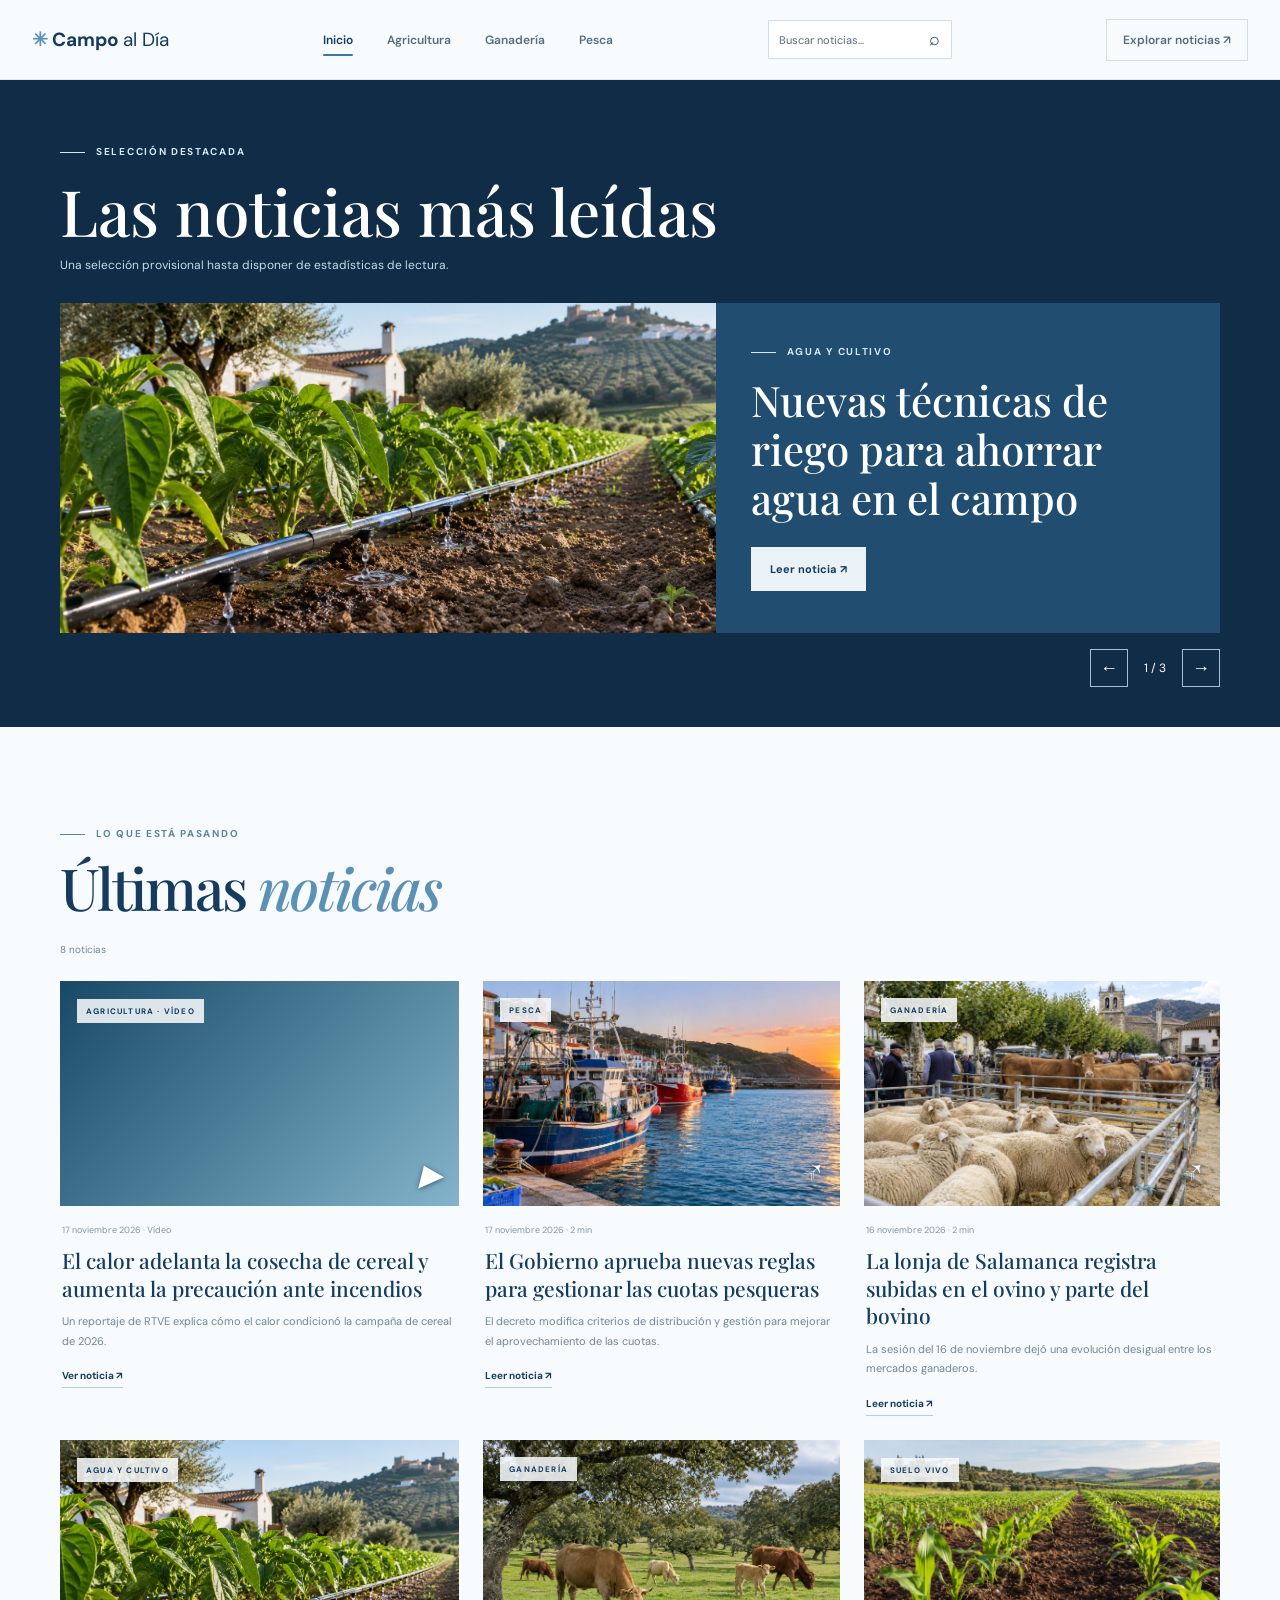
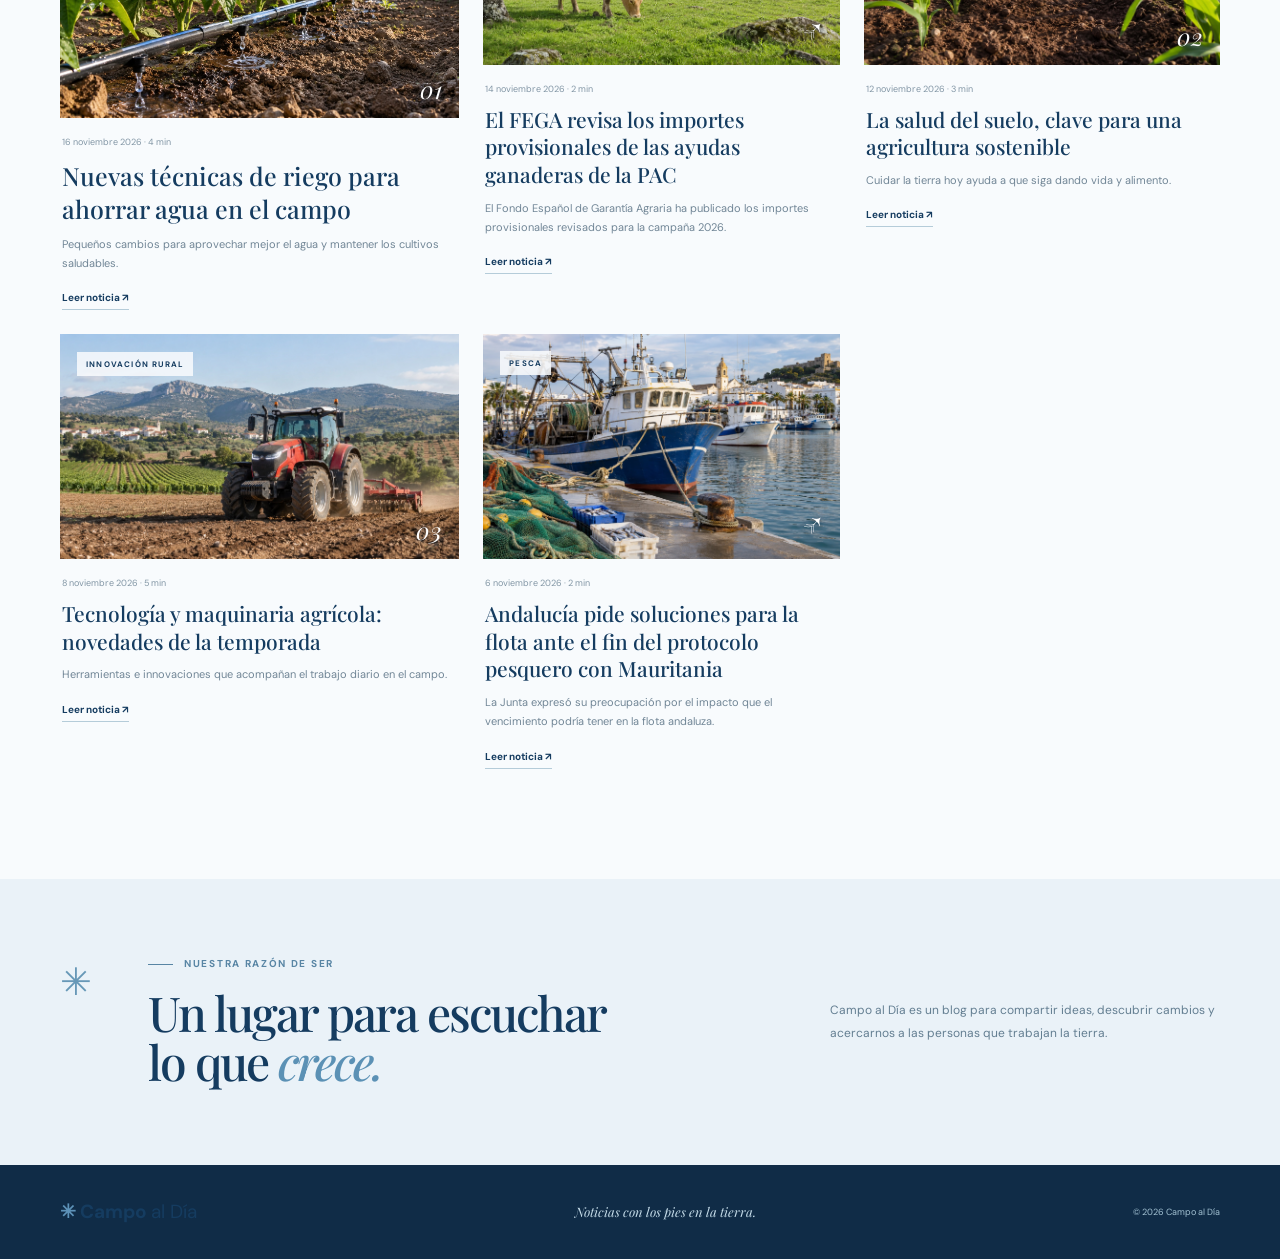
==== index.html @ 6fae0107 "primera subida de mi proyecto a github" ====
<!doctype html>
<html lang="es">
<head>
  <meta charset="utf-8">
  <meta name="viewport" content="width=device-width, initial-scale=1">
  <meta name="description" content="Noticias, ideas y actualidad sobre agricultura.">
  <title>Campo al Día | Noticias de agricultura</title>
  <link rel="stylesheet" href="styles.css">
</head>
<body>
  <header class="site-header"><a class="brand" href="index.html">✳ Campo <span>al Día</span></a>
    <nav aria-label="Navegación principal"><a href="index.html" aria-current="page">Inicio</a><a href="agricultura.html">Agricultura</a><a href="ganaderia.html">Ganadería</a><a href="pesca.html">Pesca</a></nav>
    <form class="header-search" action="index.html#ultimas-noticias" method="get" role="search"><label class="visually-hidden" for="header-search">Buscar noticias</label><input id="header-search" name="q" type="search" placeholder="Buscar noticias..." autocomplete="off"><button type="submit" aria-label="Buscar">⌕</button></form><a class="header-link" href="#ultimas-noticias">Explorar noticias ↗</a>
  </header>
  <main>
    <section class="featured-slider" aria-label="Noticias más leídas" aria-roledescription="carrusel">
      <div class="slider-heading wrap"><p class="eyebrow">Selección destacada</p><h1>Las noticias más leídas</h1><p>Una selección provisional hasta disponer de estadísticas de lectura.</p></div>
      <div class="slides wrap">
        <article class="slide" data-slide><div class="slide-image art-water" role="img" aria-label="Riego por goteo en un campo de cultivo"></div><div class="slide-copy"><p class="eyebrow">Agua y cultivo</p><h2>Nuevas técnicas de riego para ahorrar agua en el campo</h2><a class="button" href="noticia-riego.html">Leer noticia ↗</a></div></article>
        <article class="slide" data-slide hidden><div class="slide-image art-soil" role="img" aria-label="Cultivos jóvenes en un suelo agrícola"></div><div class="slide-copy"><p class="eyebrow">Suelo vivo</p><h2>La salud del suelo, clave para una agricultura sostenible</h2><a class="button" href="noticia-suelo.html">Leer noticia ↗</a></div></article>
        <article class="slide" data-slide hidden><div class="slide-image art-tech" role="img" aria-label="Maquinaria agrícola trabajando en el campo"></div><div class="slide-copy"><p class="eyebrow">Innovación rural</p><h2>Tecnología y maquinaria agrícola: novedades de la temporada</h2><a class="button" href="noticia-maquinaria.html">Leer noticia ↗</a></div></article>
      </div>
      <div class="slider-controls wrap"><button type="button" data-slider-prev aria-label="Noticia anterior">←</button><span data-slider-status aria-live="polite">1 / 3</span><button type="button" data-slider-next aria-label="Noticia siguiente">→</button></div>
    </section>
    <section class="news-section wrap" id="ultimas-noticias">
      <div class="section-heading"><div><p class="eyebrow dark">Lo que está pasando</p><h2>Últimas <em>noticias</em></h2></div></div>
      <p id="search-status" class="search-status" aria-live="polite">8 noticias</p>
      <div class="news-grid">
<article class="news-card" data-searchable><a class="art video-card" href="noticia-cosecha-calor.html"><span>AGRICULTURA · VÍDEO</span><b>▶</b></a><div class="news-copy"><p class="meta"><time datetime="2026-11-17">17 noviembre 2026</time> · Vídeo</p><h3><a href="noticia-cosecha-calor.html">El calor adelanta la cosecha de cereal y aumenta la precaución ante incendios</a></h3><p>Un reportaje de RTVE explica cómo el calor condicionó la campaña de cereal de 2026.</p><a class="read-more" href="noticia-cosecha-calor.html">Ver noticia ↗</a></div></article>
<article class="news-card" data-searchable><a class="livestock-card-art art-pesca-cuotas" href="noticia-cuotas-pesqueras.html"><span>PESCA</span><b>↗</b></a><div class="news-copy"><p class="meta"><time datetime="2026-11-17">17 noviembre 2026</time> · 2 min</p><h3><a href="noticia-cuotas-pesqueras.html">El Gobierno aprueba nuevas reglas para gestionar las cuotas pesqueras</a></h3><p>El decreto modifica criterios de distribución y gestión para mejorar el aprovechamiento de las cuotas.</p><a class="read-more" href="noticia-cuotas-pesqueras.html">Leer noticia ↗</a></div></article>
<article class="news-card" data-searchable><a class="livestock-card-art art-ganado-lonja" href="noticia-lonja-salamanca.html"><span>GANADERÍA</span><b>↗</b></a><div class="news-copy"><p class="meta"><time datetime="2026-11-16">16 noviembre 2026</time> · 2 min</p><h3><a href="noticia-lonja-salamanca.html">La lonja de Salamanca registra subidas en el ovino y parte del bovino</a></h3><p>La sesión del 16 de noviembre dejó una evolución desigual entre los mercados ganaderos.</p><a class="read-more" href="noticia-lonja-salamanca.html">Leer noticia ↗</a></div></article>
        <article class="news-card featured" data-searchable><a class="art art-water" href="noticia-riego.html"><span>AGUA Y CULTIVO</span><b>01</b></a><div class="news-copy"><p class="meta"><time datetime="2026-11-16">16 noviembre 2026</time> · 4 min</p><h3><a href="noticia-riego.html">Nuevas técnicas de riego para ahorrar agua en el campo</a></h3><p>Pequeños cambios para aprovechar mejor el agua y mantener los cultivos saludables.</p><a class="read-more" href="noticia-riego.html">Leer noticia ↗</a></div></article>
<article class="news-card" data-searchable><a class="livestock-card-art art-ganado-ayudas" href="noticia-ayudas-ganaderia.html"><span>GANADERÍA</span><b>↗</b></a><div class="news-copy"><p class="meta"><time datetime="2026-11-14">14 noviembre 2026</time> · 2 min</p><h3><a href="noticia-ayudas-ganaderia.html">El FEGA revisa los importes provisionales de las ayudas ganaderas de la PAC</a></h3><p>El Fondo Español de Garantía Agraria ha publicado los importes provisionales revisados para la campaña 2026.</p><a class="read-more" href="noticia-ayudas-ganaderia.html">Leer noticia ↗</a></div></article>
        <article class="news-card" data-searchable><a class="art art-soil" href="noticia-suelo.html"><span>SUELO VIVO</span><b>02</b></a><div class="news-copy"><p class="meta"><time datetime="2026-11-12">12 noviembre 2026</time> · 3 min</p><h3><a href="noticia-suelo.html">La salud del suelo, clave para una agricultura sostenible</a></h3><p>Cuidar la tierra hoy ayuda a que siga dando vida y alimento.</p><a class="read-more" href="noticia-suelo.html">Leer noticia ↗</a></div></article>
        <article class="news-card" data-searchable><a class="art art-tech" href="noticia-maquinaria.html"><span>INNOVACIÓN RURAL</span><b>03</b></a><div class="news-copy"><p class="meta"><time datetime="2026-11-08">8 noviembre 2026</time> · 5 min</p><h3><a href="noticia-maquinaria.html">Tecnología y maquinaria agrícola: novedades de la temporada</a></h3><p>Herramientas e innovaciones que acompañan el trabajo diario en el campo.</p><a class="read-more" href="noticia-maquinaria.html">Leer noticia ↗</a></div></article>
<article class="news-card" data-searchable><a class="livestock-card-art art-pesca-mauritania" href="noticia-acuerdo-mauritania.html"><span>PESCA</span><b>↗</b></a><div class="news-copy"><p class="meta"><time datetime="2026-11-06">6 noviembre 2026</time> · 2 min</p><h3><a href="noticia-acuerdo-mauritania.html">Andalucía pide soluciones para la flota ante el fin del protocolo pesquero con Mauritania</a></h3><p>La Junta expresó su preocupación por el impacto que el vencimiento podría tener en la flota andaluza.</p><a class="read-more" href="noticia-acuerdo-mauritania.html">Leer noticia ↗</a></div></article>
      </div>
    </section>
    <section class="about" id="sobre-el-blog"><div class="wrap about-inner"><span class="about-mark">✳</span><div><p class="eyebrow dark">Nuestra razón de ser</p><h2>Un lugar para escuchar<br>lo que <em>crece.</em></h2></div><p>Campo al Día es un blog para compartir ideas, descubrir cambios y acercarnos a las personas que trabajan la tierra.</p></div></section>
  </main>
  <footer class="site-footer"><a class="brand" href="index.html">✳ Campo <span>al Día</span></a><p>Noticias con los pies en la tierra.</p><small>© 2026 Campo al Día</small></footer>
  <script src="script.js" defer></script>
</body>
</html>
---- styles.css ----
@import url('https://fonts.googleapis.com/css2?family=DM+Sans:wght@400;500;600;700&family=Playfair+Display:ital,wght@0,500;0,600;1,500&display=swap');
:root{--green:#153c60;--deep:#102c47;--cream:#eaf2f8;--paper:#f8fbfd;--ink:#1c3042;--muted:#718393;--serif:'Playfair Display',Georgia,serif;--sans:'DM Sans',Arial,sans-serif}
*{box-sizing:border-box}html{scroll-behavior:smooth}body{margin:0;background:var(--paper);color:var(--ink);font-family:var(--sans)}a{color:inherit;text-decoration:none}.wrap{width:min(1160px,calc(100% - 64px));margin:auto}
.site-header{height:80px;padding:0 max(32px,calc((100% - 1320px)/2));display:flex;align-items:center;justify-content:space-between;border-bottom:1px solid #dce7ef}.brand{font-size:19px;font-weight:700;color:var(--green)}.brand:first-letter{color:#5d92b8}.brand span{font-weight:400}.site-header nav{display:flex;gap:34px}.site-header nav a,.header-link{font-size:12px;font-weight:600;color:#526d82}.site-header nav a:hover,.header-link:hover{color:#367aa8}.header-link{padding:12px 16px;border:1px solid #cfdee9}
.hero{min-height:540px;position:relative;overflow:hidden;display:flex;align-items:center;padding:70px max(32px,calc((100% - 1160px)/2));background:linear-gradient(115deg,#153d61,#316f98 70%,#75a8c4);color:white}.hero:before{content:"";position:absolute;inset:0;background:repeating-linear-gradient(155deg,transparent 0 34px,#ffffff13 35px 36px,transparent 37px 68px);clip-path:polygon(40% 100%,100% 17%,100% 100%)}.hero-content{position:relative;max-width:650px}.eyebrow{margin:0 0 18px;color:#d3e8f5;font-size:10px;font-weight:700;letter-spacing:1.7px;text-transform:uppercase}.eyebrow:before{content:"";display:inline-block;width:25px;border-top:1px solid currentColor;vertical-align:middle;margin-right:11px}.eyebrow.dark{color:#5885a4}.hero h1,.section-heading h2,.about h2{margin:0;font:500 clamp(48px,7vw,86px)/1.03 var(--serif);letter-spacing:-2px}.hero h1 em{color:#a9d9f2}.hero-content>p:not(.eyebrow){max-width:390px;margin:22px 0 27px;color:#e0eef7;font-size:14px;line-height:1.8}.button{display:inline-block;padding:15px 19px;background:var(--cream);color:var(--green);font-size:11px;font-weight:700}.hero-orbit{position:absolute;right:17%;top:21%;width:260px;height:260px;display:grid;place-items:center;border:1px solid #ffffff42;border-radius:50%;color:#c2e4f5;font-size:68px;box-shadow:0 0 0 40px #ffffff09,0 0 0 80px #ffffff08}
.news-section{padding-top:100px;padding-bottom:110px}.section-heading{display:flex;align-items:end;justify-content:space-between;gap:25px;margin-bottom:37px}.section-heading h2,.about h2{color:var(--green);font-size:clamp(42px,5vw,58px)}.section-heading h2 em,.about h2 em{color:#5b91b5}.section-heading>p{max-width:340px;margin:0 0 6px;color:#687e8f;font-size:12px;line-height:1.8}.news-tools{display:flex;align-items:center;justify-content:space-between;margin:-12px 0 25px}.search-box{display:flex;align-items:center;gap:10px;width:min(330px,100%);padding:10px 13px;border:1px solid #dce7ef;color:#66869c;background:white}.search-box input{width:100%;border:0;outline:0;font:11px var(--sans)}#search-status{font-size:10px;color:var(--muted)}.visually-hidden{position:absolute;width:1px;height:1px;padding:0;margin:-1px;overflow:hidden;clip:rect(0,0,0,0);white-space:nowrap;border:0}
.news-grid{display:grid;grid-template-columns:1.12fr 1fr 1fr;gap:24px;align-items:start}.news-card[hidden]{display:none}.art{height:225px;position:relative;display:block;overflow:hidden;padding:17px;background:#a4c8dc}.featured .art{height:278px}.art span{position:relative;z-index:1;padding:7px 9px;background:#f8fbfddd;color:var(--green);font-size:8px;font-weight:700;letter-spacing:1.2px}.art b{position:absolute;right:17px;bottom:13px;color:#fff;font:italic 24px var(--serif)}.art:after{content:"";position:absolute;width:120%;height:64%;left:-10%;bottom:-27%;border-radius:50% 50% 0 0;background:repeating-linear-gradient(170deg,#5189a9 0 14px,#8db8cd 15px 19px);transform:rotate(-8deg)}.art-water{background:radial-gradient(circle at 78% 26%,#d5edf8 0 30px,transparent 31px),linear-gradient(140deg,#8cb9d1,#c0dfea)}.art-soil{background:radial-gradient(circle at 80% 24%,#d9f0fa 0 22px,transparent 23px),linear-gradient(140deg,#c5e1ed,#699dbb)}.art-soil:after{background:repeating-linear-gradient(176deg,#4b81a0 0 12px,#91bdcf 13px 17px)}.art-tech{background:radial-gradient(circle at 78% 24%,#d9f0fa 0 22px,transparent 23px),linear-gradient(140deg,#c4e1ec,#78a9c3)}.news-copy{padding:18px 2px 0}.meta{margin:0 0 11px;color:#8296a5;font-size:9px}.news-copy h3{margin:0 0 10px;color:var(--green);font:500 21px/1.32 var(--serif)}.featured h3{font-size:25px}.news-copy>p:not(.meta){margin:0;color:#718696;font-size:11px;line-height:1.75}.read-more{display:inline-block;margin-top:18px;padding-bottom:5px;border-bottom:1px solid #b5ccd9;color:var(--green);font-size:10px;font-weight:700}
.about{padding:78px 0;background:var(--cream)}.about-inner{display:grid;grid-template-columns:60px 1fr 1fr;align-items:center;gap:28px}.about-mark{align-self:start;color:#6798b7;font-size:38px}.about h2{font-size:clamp(36px,4vw,48px)}.about-inner>p{max-width:390px;justify-self:end;color:#637e91;font-size:12px;line-height:1.9}.site-footer{min-height:94px;padding:20px max(32px,calc((100% - 1160px)/2));display:flex;align-items:center;justify-content:space-between;gap:20px;background:var(--deep);color:#edf6fb}.site-footer p{color:#c5dce9;font:italic 13px var(--serif)}.site-footer small{color:#a3c2d3;font-size:9px}
.article-top{padding-top:30px}.back-link{font-size:11px;font-weight:700;color:#66869c}.article-header{max-width:780px;margin:58px auto 32px;padding:0 20px;text-align:center}.article-header .eyebrow{color:#5885a4}.article-header h1{margin:0 auto 18px;color:var(--green);font:500 clamp(42px,6vw,68px)/1.08 var(--serif);letter-spacing:-1.5px}.meta.center{display:flex;justify-content:center;gap:8px}.article-cover{position:relative;width:min(960px,calc(100% - 64px));height:360px;margin:0 auto 42px;overflow:hidden;padding:18px}.article-cover .art{height:100%;padding:0}.article-body{max-width:700px;margin:0 auto;padding:0 0 80px;color:#536c7e;font-size:15px;line-height:1.9}.article-body .lead{color:var(--green);font:22px/1.55 var(--serif)}.article-body h2{margin:36px 0 12px;color:var(--green);font:500 30px/1.2 var(--serif)}.article-body p{margin:0 0 19px}.article-body blockquote{margin:30px 0;padding:18px 22px;border-left:2px solid #78a7c3;background:var(--cream);color:#4e6d80;font:italic 18px/1.6 var(--serif)}.article-end{margin-top:38px;padding-top:24px;border-top:1px solid #dce7ef;color:var(--green);font-size:11px;font-weight:700}
@media(max-width:850px){.site-header{padding:0 22px}.site-header nav{gap:16px}.header-link{display:none}.wrap{width:calc(100% - 44px)}.hero{padding-inline:22px}.hero-orbit{right:-2%;width:220px;height:220px}.news-grid{grid-template-columns:1fr 1fr;gap:32px 20px}.featured{grid-column:1/-1}.featured .art{height:290px}.about-inner{grid-template-columns:40px 1fr;gap:18px}.about-inner>p{grid-column:2;justify-self:start}.article-body{width:calc(100% - 44px)}}
@media(max-width:560px){.site-header{height:68px;padding:0 18px}.site-header nav{gap:14px}.site-header nav a{font-size:10px}.site-header nav a:last-child{display:none}.wrap{width:calc(100% - 36px)}.hero{min-height:510px;padding:65px 18px}.hero h1{font-size:clamp(52px,15vw,72px)}.hero-orbit{right:-38%;top:32%;width:260px;height:260px}.news-section{padding:72px 0}.section-heading{display:block}.section-heading>p{margin-top:14px}.news-grid{grid-template-columns:1fr;gap:33px}.featured{grid-column:auto}.featured .art,.art{height:235px}.featured h3,.news-copy h3{font-size:23px}.news-tools{margin-top:0}.news-tools #search-status{display:none}.about{padding:58px 0}.about-inner{grid-template-columns:28px 1fr;gap:14px}.about h2{font-size:36px}.about-inner>p{grid-column:2}.site-footer{padding:22px 18px;flex-wrap:wrap}.site-footer p{margin:0}.site-footer small{flex-basis:100%}.article-header{margin:45px auto 25px}.article-header h1{font-size:42px}.article-cover{width:100%;height:240px;margin-bottom:29px}.article-body{width:calc(100% - 36px);font-size:14px}.article-body .lead{font-size:20px}}
@media(prefers-reduced-motion:reduce){html{scroll-behavior:auto}}

/* Fotografías agrícolas generadas para cada noticia. */
.art-water,.art-soil,.art-tech{background-size:cover;background-position:center}
.art-water{background-image:url('images/riego.jpg')}
.art-soil{background-image:url('images/suelo.jpg')}
.art-tech{background-image:url('images/maquinaria.jpg')}
.art:after{display:none}
.art b{text-shadow:0 1px 5px #102c47aa}

.featured-slider{padding:65px 0 40px;background:var(--deep);color:white}.slider-heading h1{margin:0;font:500 clamp(40px,5vw,64px)/1.08 var(--serif)}.slider-heading>p:last-child{color:#c5dce9;font-size:12px}.slides{margin-top:30px}.slide{display:grid;grid-template-columns:1.3fr 1fr;min-height:330px;background:#214e70}.slide[hidden]{display:none}.slide-image{min-height:300px}.slide-copy{display:flex;flex-direction:column;align-items:flex-start;justify-content:center;padding:35px}.slide-copy h2{margin:0 0 24px;font:500 clamp(28px,3.5vw,42px)/1.17 var(--serif)}.slider-controls{display:flex;align-items:center;justify-content:flex-end;gap:16px;margin-top:16px;font-size:12px}.slider-controls button{width:38px;height:38px;border:1px solid #a3c2d3;background:transparent;color:white;font-size:18px;cursor:pointer}.slider-controls button:hover,.slider-controls button:focus-visible{background:#316f98}.category-title{margin:0;color:var(--green);font:500 clamp(42px,5vw,58px)/1.1 var(--serif)}.empty-category{padding:40px;background:var(--cream);color:var(--ink)}
@media(max-width:560px){.site-header{height:auto;min-height:68px;gap:12px;flex-wrap:wrap;padding:16px 18px}.site-header nav{width:100%;justify-content:space-between;gap:8px}.site-header nav a:last-child{display:inline}.featured-slider{padding-top:45px}.slide{grid-template-columns:1fr}.slide-image{min-height:220px}.slide-copy{padding:25px}.slide-copy h2{font-size:28px}}

.header-search{display:flex;align-items:center;max-width:190px;border:1px solid #cfdee9;background:white}.header-search input{width:100%;min-width:0;padding:10px;border:0;outline:0;background:transparent;font:11px var(--sans)}.header-search button{padding:8px 11px;border:0;background:transparent;color:var(--green);font-size:18px;cursor:pointer}.header-search:focus-within{outline:2px solid #367aa8;outline-offset:2px}.search-status{margin:-12px 0 25px;color:var(--muted);font-size:10px}@media(max-width:850px){.header-search{max-width:150px}}@media(max-width:560px){.header-search{max-width:none;width:100%}.search-status{margin-top:0}}

.header-search input{color:#111;caret-color:#111}.header-search input::placeholder{color:#596b79;opacity:1}.site-header nav a{position:relative;padding:8px 0}.site-header nav a[aria-current="page"]{color:#153c60}.site-header nav a[aria-current="page"]::after{content:"";position:absolute;left:0;right:0;bottom:0;height:2px;border-radius:2px;background:#367aa8}
.livestock-card-art{height:225px;display:flex;align-items:flex-start;justify-content:space-between;padding:17px;background:linear-gradient(135deg,#184968,#76abc5);color:white}.livestock-card-art span{padding:7px 9px;background:#f8fbfddd;color:var(--green);font-size:8px;font-weight:700;letter-spacing:1.2px}.livestock-card-art b{align-self:flex-end;font:italic 30px var(--serif)}.source-link{color:#245c83;text-decoration:underline;text-underline-offset:3px}
.art-ganado-ayudas{background-image:url('images/ganado-ayudas.jpg')}.art-ganado-lonja{background-image:url('images/ganado-lonja.jpg')}.art-pesca-cuotas{background-image:url('images/pesca-cuotas.jpg')}.art-pesca-mauritania{background-image:url('images/pesca-mauritania.jpg')}.art-ganado-ayudas,.art-ganado-lonja,.art-pesca-cuotas,.art-pesca-mauritania{background-size:cover;background-position:center}.livestock-card-art b{text-shadow:0 1px 5px #102c47aa}.article-cover:has(.news-cover-image){height:auto;padding:0;overflow:visible}.news-cover-image{display:block;width:100%;height:360px;object-fit:cover}.article-cover small{display:block;margin-top:6px;color:var(--muted);font-size:10px}@media(max-width:560px){.news-cover-image{height:240px}}
.video-card{background:linear-gradient(135deg,#174866,#83b4cb)}.video-card b{font-size:30px}.video-embed{aspect-ratio:16/9;margin:30px 0;background:#102c47}.video-embed iframe{display:block;width:100%;height:100%;border:0}
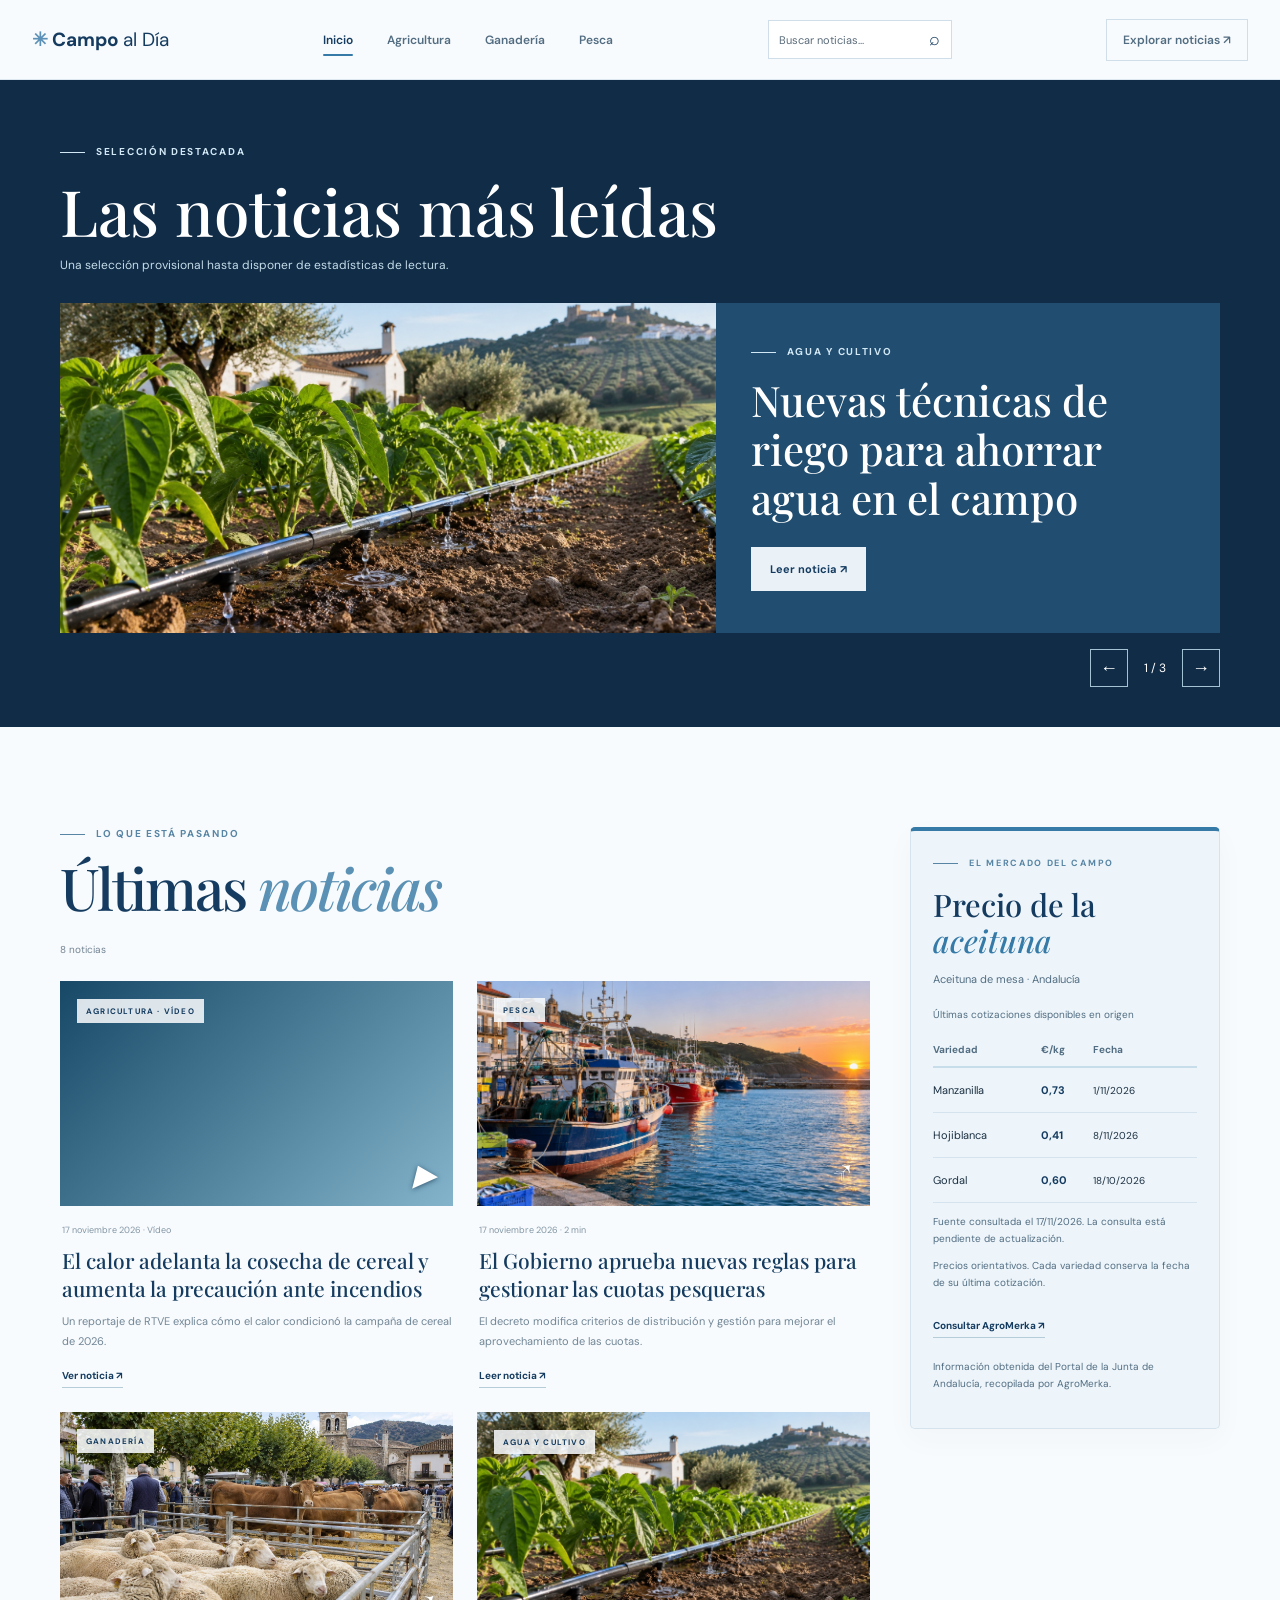
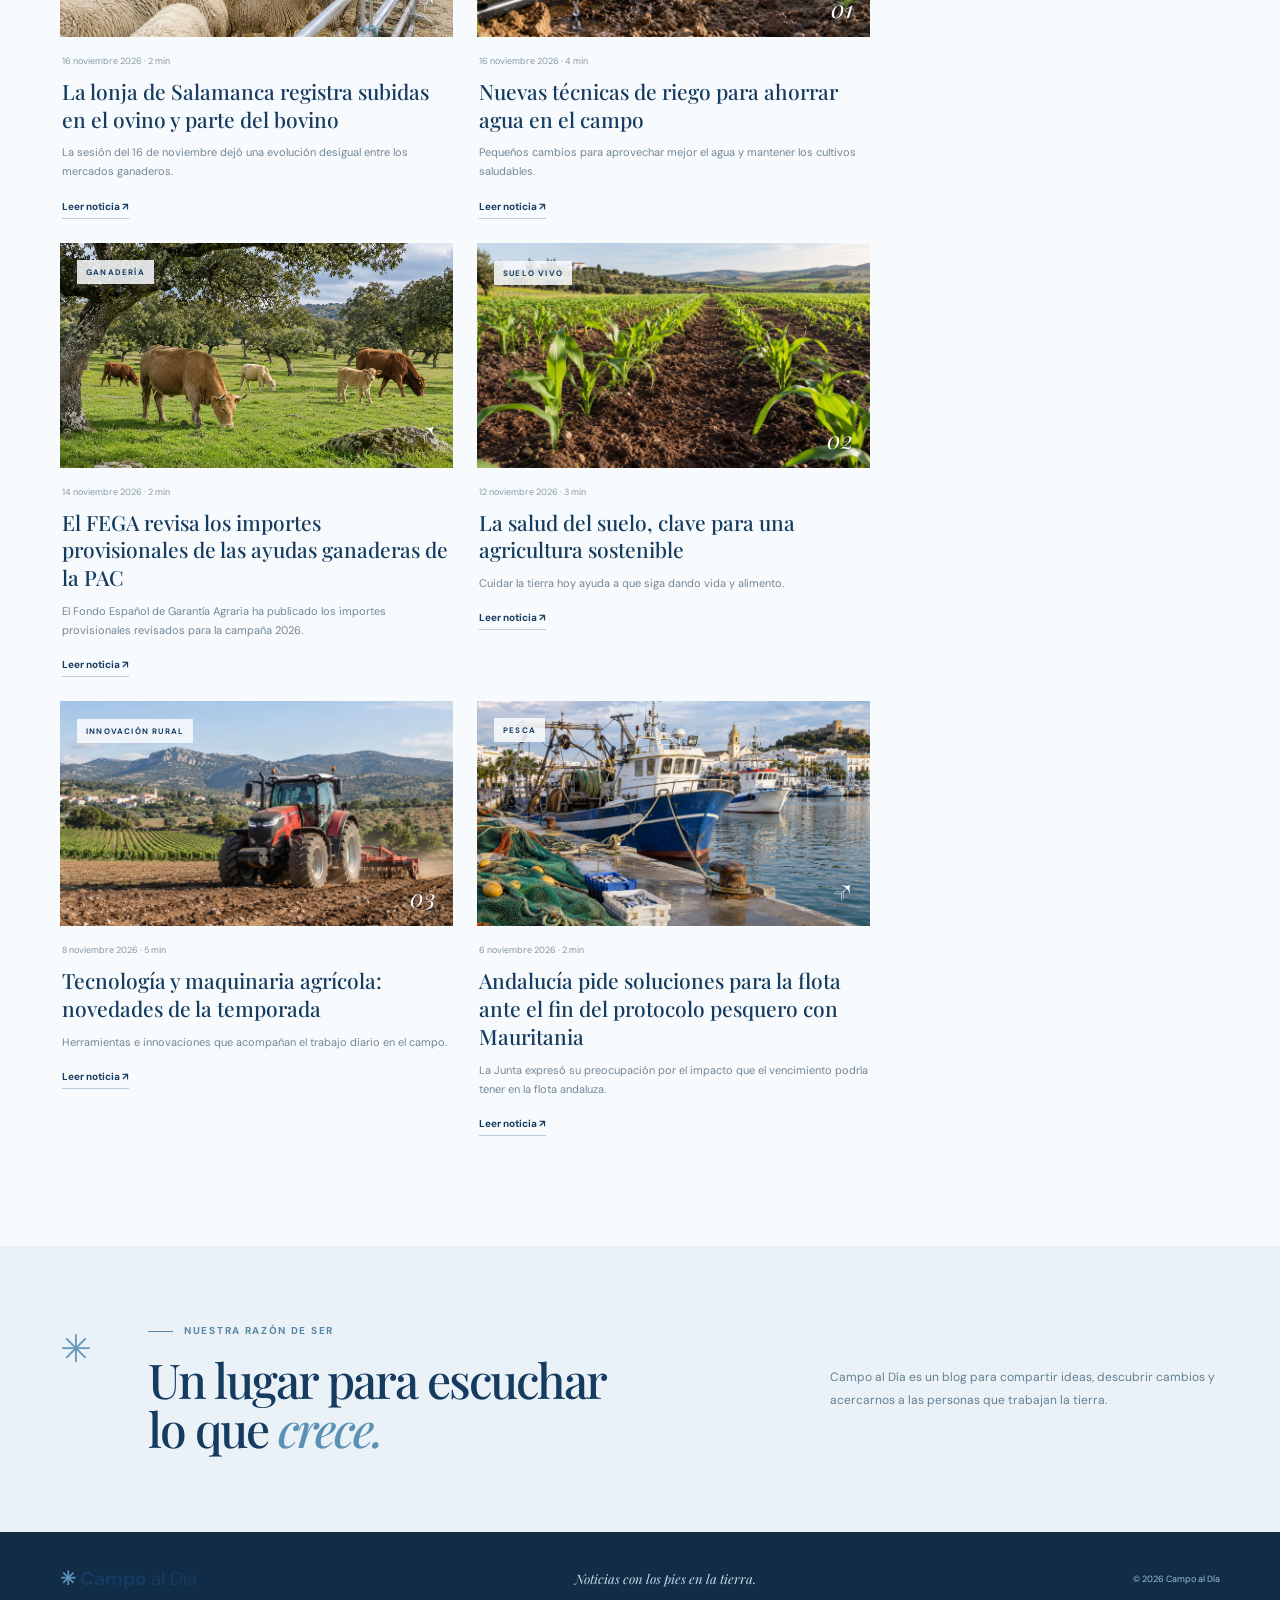
==== commit 48b62483: "integracion de tabla de precios con actualizacion diaria de aceituna" ====
--- a/index.html
+++ b/index.html
@@ -5,7 +5,7 @@
   <meta name="viewport" content="width=device-width, initial-scale=1">
   <meta name="description" content="Noticias, ideas y actualidad sobre agricultura.">
   <title>Campo al Día | Noticias de agricultura</title>
-  <link rel="stylesheet" href="styles.css">
+  <link rel="stylesheet" href="styles.css?v=olive-1">
 </head>
 <body>
   <header class="site-header"><a class="brand" href="index.html">✳ Campo <span>al Día</span></a>
@@ -22,7 +22,8 @@
       </div>
       <div class="slider-controls wrap"><button type="button" data-slider-prev aria-label="Noticia anterior">←</button><span data-slider-status aria-live="polite">1 / 3</span><button type="button" data-slider-next aria-label="Noticia siguiente">→</button></div>
     </section>
-    <section class="news-section wrap" id="ultimas-noticias">
+    <div class="home-content wrap">
+    <section class="news-section" id="ultimas-noticias">
       <div class="section-heading"><div><p class="eyebrow dark">Lo que está pasando</p><h2>Últimas <em>noticias</em></h2></div></div>
       <p id="search-status" class="search-status" aria-live="polite">8 noticias</p>
       <div class="news-grid">
@@ -36,9 +37,20 @@
 <article class="news-card" data-searchable><a class="livestock-card-art art-pesca-mauritania" href="noticia-acuerdo-mauritania.html"><span>PESCA</span><b>↗</b></a><div class="news-copy"><p class="meta"><time datetime="2026-11-06">6 noviembre 2026</time> · 2 min</p><h3><a href="noticia-acuerdo-mauritania.html">Andalucía pide soluciones para la flota ante el fin del protocolo pesquero con Mauritania</a></h3><p>La Junta expresó su preocupación por el impacto que el vencimiento podría tener en la flota andaluza.</p><a class="read-more" href="noticia-acuerdo-mauritania.html">Leer noticia ↗</a></div></article>
       </div>
     </section>
+    <aside class="olive-prices" aria-labelledby="olive-title">
+      <p class="eyebrow dark">El mercado del campo</p>
+      <h2 id="olive-title">Precio de la <em>aceituna</em></h2>
+      <p class="olive-region">Aceituna de mesa · Andalucía</p>
+      <table><caption>Últimas cotizaciones disponibles en origen</caption><thead><tr><th scope="col">Variedad</th><th scope="col">€/kg</th><th scope="col">Fecha</th></tr></thead><tbody id="olive-price-rows"><tr><td colspan="3">Cargando cotizaciones…</td></tr></tbody></table>
+      <p id="olive-price-status" class="olive-note" aria-live="polite"></p>
+      <p class="olive-note">Precios orientativos. Cada variedad conserva la fecha de su última cotización.</p>
+      <a class="read-more" href="https://agromerka.com/observatorio/precio/aceituna-mesa/andalucia/" target="_blank" rel="noopener noreferrer">Consultar AgroMerka ↗</a>
+      <p class="olive-credit">Información obtenida del Portal de la Junta de Andalucía, recopilada por AgroMerka.</p>
+    </aside>
+    </div>
     <section class="about" id="sobre-el-blog"><div class="wrap about-inner"><span class="about-mark">✳</span><div><p class="eyebrow dark">Nuestra razón de ser</p><h2>Un lugar para escuchar<br>lo que <em>crece.</em></h2></div><p>Campo al Día es un blog para compartir ideas, descubrir cambios y acercarnos a las personas que trabajan la tierra.</p></div></section>
   </main>
   <footer class="site-footer"><a class="brand" href="index.html">✳ Campo <span>al Día</span></a><p>Noticias con los pies en la tierra.</p><small>© 2026 Campo al Día</small></footer>
-  <script src="script.js" defer></script>
+  <script src="script.js?v=olive-1" defer></script>
 </body>
 </html>
--- a/styles.css
+++ b/styles.css
@@ -28,3 +28,5 @@
 .livestock-card-art{height:225px;display:flex;align-items:flex-start;justify-content:space-between;padding:17px;background:linear-gradient(135deg,#184968,#76abc5);color:white}.livestock-card-art span{padding:7px 9px;background:#f8fbfddd;color:var(--green);font-size:8px;font-weight:700;letter-spacing:1.2px}.livestock-card-art b{align-self:flex-end;font:italic 30px var(--serif)}.source-link{color:#245c83;text-decoration:underline;text-underline-offset:3px}
 .art-ganado-ayudas{background-image:url('images/ganado-ayudas.jpg')}.art-ganado-lonja{background-image:url('images/ganado-lonja.jpg')}.art-pesca-cuotas{background-image:url('images/pesca-cuotas.jpg')}.art-pesca-mauritania{background-image:url('images/pesca-mauritania.jpg')}.art-ganado-ayudas,.art-ganado-lonja,.art-pesca-cuotas,.art-pesca-mauritania{background-size:cover;background-position:center}.livestock-card-art b{text-shadow:0 1px 5px #102c47aa}.article-cover:has(.news-cover-image){height:auto;padding:0;overflow:visible}.news-cover-image{display:block;width:100%;height:360px;object-fit:cover}.article-cover small{display:block;margin-top:6px;color:var(--muted);font-size:10px}@media(max-width:560px){.news-cover-image{height:240px}}
 .video-card{background:linear-gradient(135deg,#174866,#83b4cb)}.video-card b{font-size:30px}.video-embed{aspect-ratio:16/9;margin:30px 0;background:#102c47}.video-embed iframe{display:block;width:100%;height:100%;border:0}
+
+.home-content{display:grid;grid-template-columns:minmax(0,1fr) 310px;gap:40px;align-items:start}.home-content .news-grid{grid-template-columns:repeat(2,minmax(0,1fr))}.home-content .featured{grid-column:auto}.home-content .featured .art{height:225px}.home-content .featured h3{font-size:21px}.olive-prices{margin:100px 0 70px;padding:26px 22px;border:1px solid #d4e3ee;border-top:4px solid #367aa8;border-radius:5px;background:#edf5fa;box-shadow:0 10px 30px #153c6008}.olive-prices h2{margin:0;color:var(--green);font:500 31px/1.15 var(--serif)}.olive-prices h2 em{color:#367aa8}.olive-region{margin:14px 0 22px;font-size:11px;color:#526d82}.olive-prices table{width:100%;border-collapse:collapse;font-size:11px}.olive-prices caption{text-align:left;font-size:10px;color:#526d82;margin-bottom:12px}.olive-prices th{text-align:left;padding:10px 0;border-bottom:2px solid #c8ddea;font-size:10px;color:#526d82}.olive-prices td{padding:15px 0;border-bottom:1px solid #d4e3ee}.olive-prices td:nth-child(2){font-weight:700;color:#153c60;font-variant-numeric:tabular-nums}.olive-prices td:last-child{font-size:10px}.olive-note,.olive-credit{font-size:10px;line-height:1.7;color:#526d82}.olive-credit{margin-top:20px}.olive-prices .eyebrow{font-size:9px}@media(max-width:950px){.home-content{grid-template-columns:minmax(0,1fr) 280px;gap:24px}.home-content .news-grid{grid-template-columns:1fr}}@media(max-width:700px){.home-content{grid-template-columns:1fr}.home-content .news-section{padding-bottom:0}.olive-prices{margin:0 0 60px}.home-content .news-grid{grid-template-columns:repeat(2,minmax(0,1fr))}}@media(max-width:560px){.home-content .news-grid{grid-template-columns:1fr}}
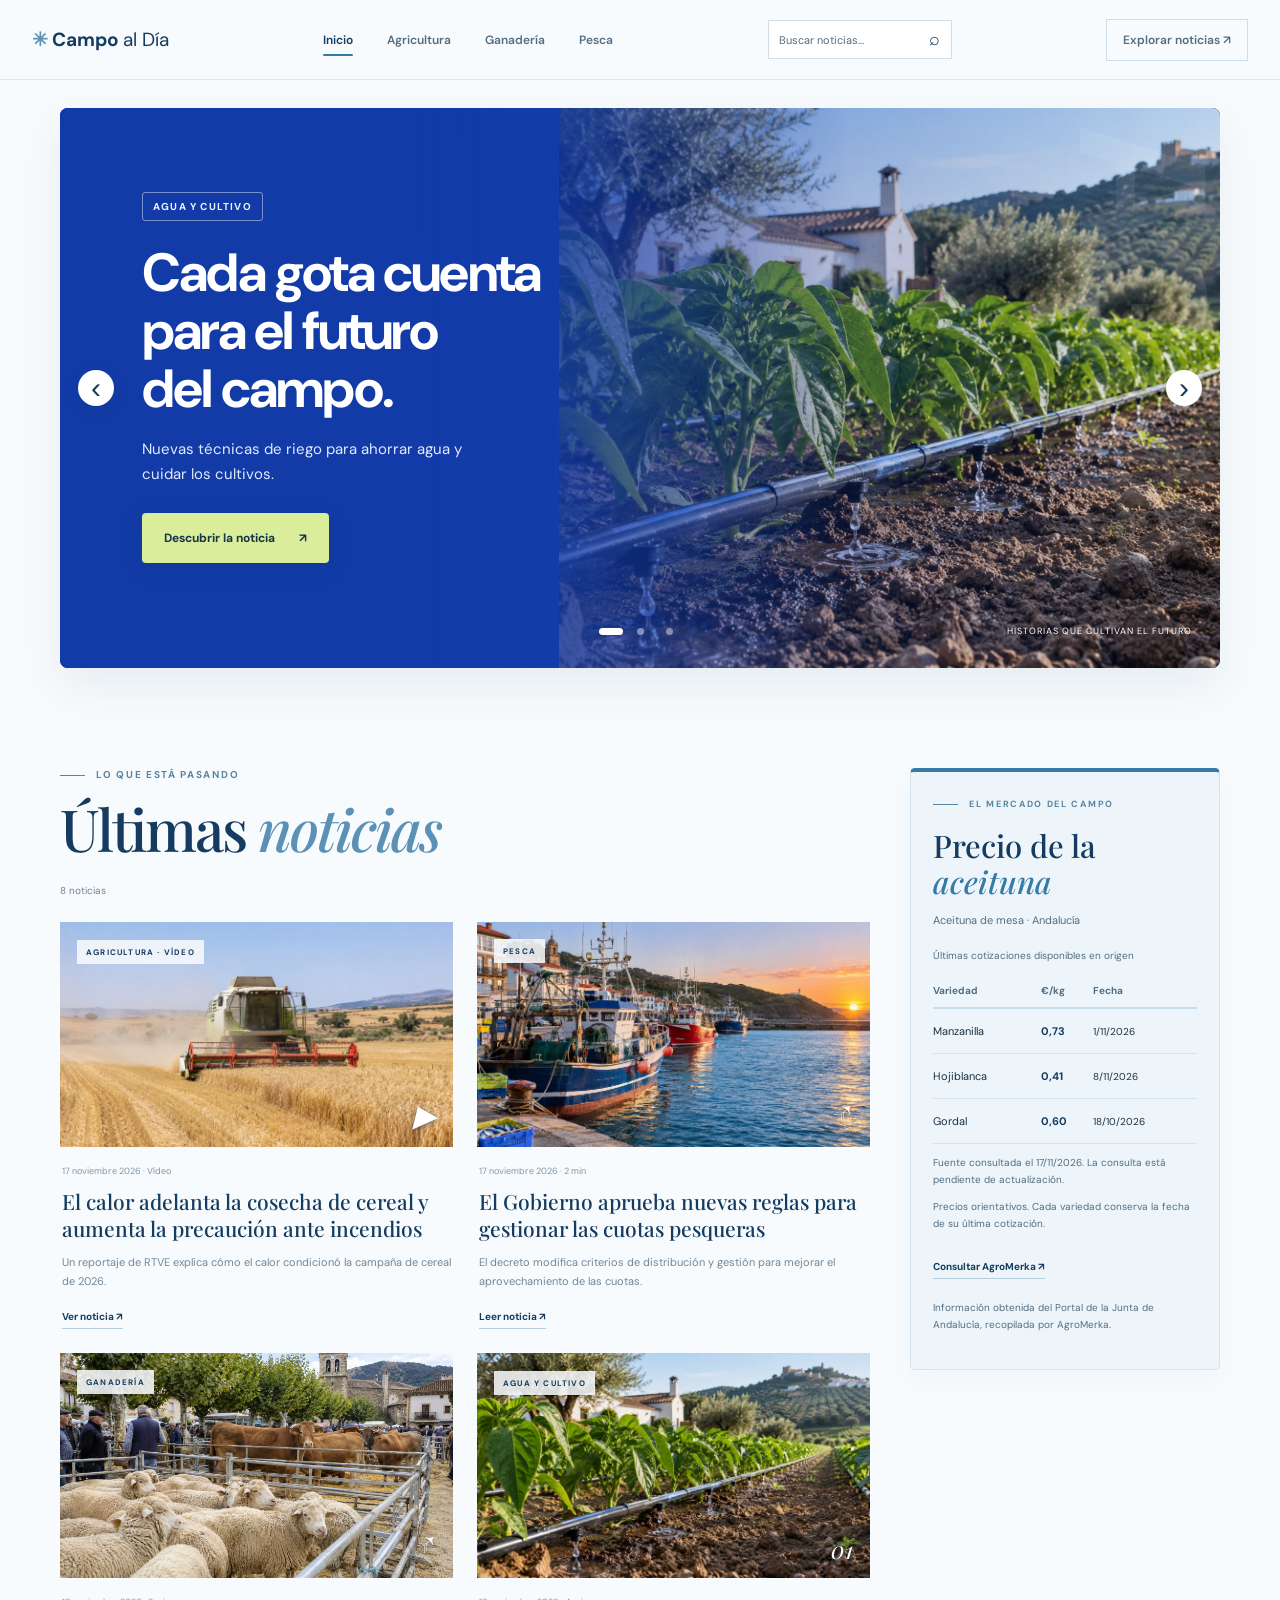
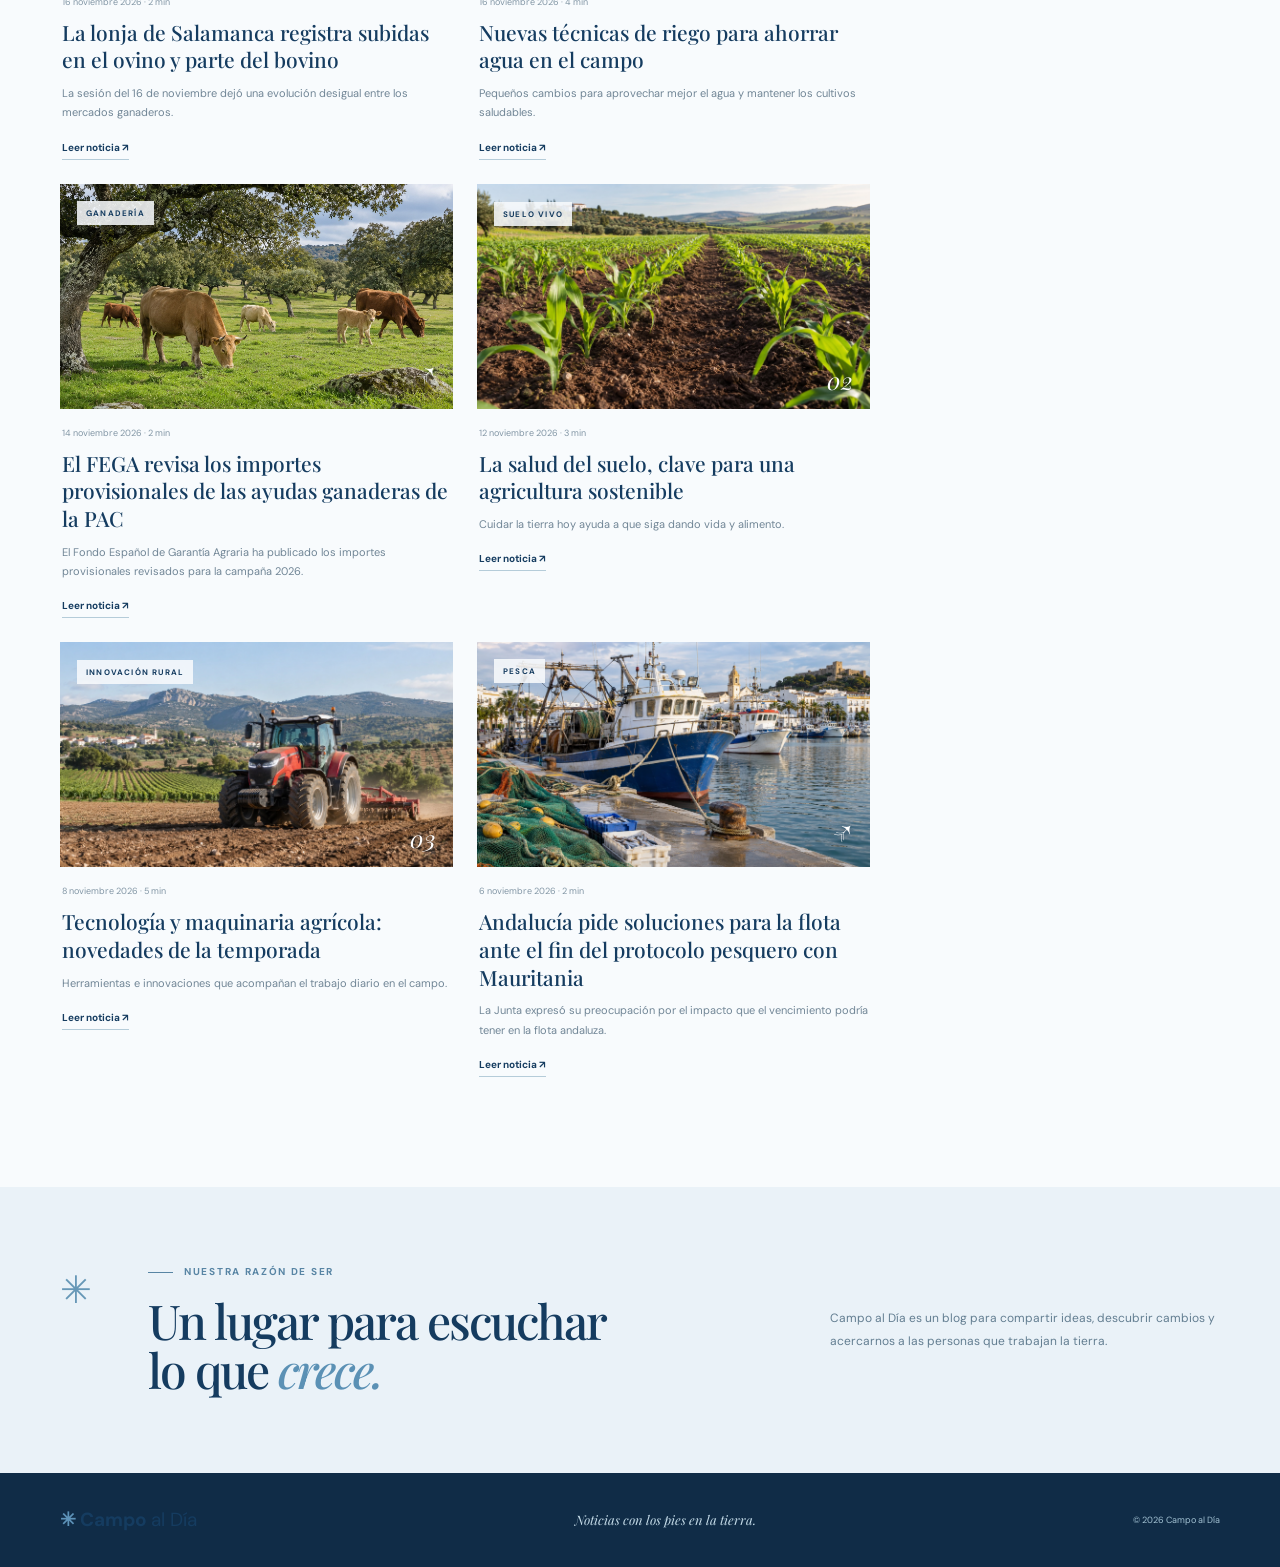
==== commit 6606a40a: "slider mejorado" ====
--- a/index.html
+++ b/index.html
@@ -5,7 +5,7 @@
   <meta name="viewport" content="width=device-width, initial-scale=1">
   <meta name="description" content="Noticias, ideas y actualidad sobre agricultura.">
   <title>Campo al Día | Noticias de agricultura</title>
-  <link rel="stylesheet" href="styles.css?v=olive-1">
+  <link rel="stylesheet" href="styles.css?v=slider-2">
 </head>
 <body>
   <header class="site-header"><a class="brand" href="index.html">✳ Campo <span>al Día</span></a>
@@ -13,14 +13,31 @@
     <form class="header-search" action="index.html#ultimas-noticias" method="get" role="search"><label class="visually-hidden" for="header-search">Buscar noticias</label><input id="header-search" name="q" type="search" placeholder="Buscar noticias..." autocomplete="off"><button type="submit" aria-label="Buscar">⌕</button></form><a class="header-link" href="#ultimas-noticias">Explorar noticias ↗</a>
   </header>
   <main>
-    <section class="featured-slider" aria-label="Noticias más leídas" aria-roledescription="carrusel">
-      <div class="slider-heading wrap"><p class="eyebrow">Selección destacada</p><h1>Las noticias más leídas</h1><p>Una selección provisional hasta disponer de estadísticas de lectura.</p></div>
-      <div class="slides wrap">
-        <article class="slide" data-slide><div class="slide-image art-water" role="img" aria-label="Riego por goteo en un campo de cultivo"></div><div class="slide-copy"><p class="eyebrow">Agua y cultivo</p><h2>Nuevas técnicas de riego para ahorrar agua en el campo</h2><a class="button" href="noticia-riego.html">Leer noticia ↗</a></div></article>
-        <article class="slide" data-slide hidden><div class="slide-image art-soil" role="img" aria-label="Cultivos jóvenes en un suelo agrícola"></div><div class="slide-copy"><p class="eyebrow">Suelo vivo</p><h2>La salud del suelo, clave para una agricultura sostenible</h2><a class="button" href="noticia-suelo.html">Leer noticia ↗</a></div></article>
-        <article class="slide" data-slide hidden><div class="slide-image art-tech" role="img" aria-label="Maquinaria agrícola trabajando en el campo"></div><div class="slide-copy"><p class="eyebrow">Innovación rural</p><h2>Tecnología y maquinaria agrícola: novedades de la temporada</h2><a class="button" href="noticia-maquinaria.html">Leer noticia ↗</a></div></article>
+    <section class="featured-slider" aria-label="Noticias destacadas" aria-roledescription="carrusel" tabindex="0">
+      <div class="slider-stage wrap">
+        <article class="slide" data-slide role="group" aria-roledescription="diapositiva" aria-label="1 de 3">
+          <span class="slide-word" aria-hidden="true">AGUA</span>
+          <div class="slide-image art-water" role="img" aria-label="Riego por goteo en un campo de cultivo"></div>
+          <div class="slide-copy"><p class="eyebrow">Agua y cultivo</p><h2>Cada gota cuenta para el futuro del campo.</h2><p class="slide-description">Nuevas técnicas de riego para ahorrar agua y cuidar los cultivos.</p><a class="button" href="noticia-riego.html">Descubrir la noticia <span aria-hidden="true">↗</span></a></div>
+        </article>
+        <article class="slide" data-slide role="group" aria-roledescription="diapositiva" aria-label="2 de 3" hidden>
+          <span class="slide-word" aria-hidden="true">TIERRA</span>
+          <div class="slide-image art-soil" role="img" aria-label="Cultivos jóvenes sobre suelo agrícola"></div>
+          <div class="slide-copy"><p class="eyebrow">Suelo vivo</p><h2>La vida empieza bajo nuestros pies.</h2><p class="slide-description">Descubre por qué cuidar el suelo es clave para una agricultura sostenible.</p><a class="button" href="noticia-suelo.html">Descubrir la noticia <span aria-hidden="true">↗</span></a></div>
+        </article>
+        <article class="slide" data-slide role="group" aria-roledescription="diapositiva" aria-label="3 de 3" hidden>
+          <span class="slide-word" aria-hidden="true">FUTURO</span>
+          <div class="slide-image art-tech" role="img" aria-label="Tractor trabajando en un campo agrícola"></div>
+          <div class="slide-copy"><p class="eyebrow">Innovación rural</p><h2>El campo avanza. Su tecnología también.</h2><p class="slide-description">Maquinaria e innovación para acompañar el trabajo de cada temporada.</p><a class="button" href="noticia-maquinaria.html">Descubrir la noticia <span aria-hidden="true">↗</span></a></div>
+        </article>
+        <button class="slider-arrow slider-prev" type="button" data-slider-prev aria-label="Noticia anterior">‹</button>
+        <button class="slider-arrow slider-next" type="button" data-slider-next aria-label="Noticia siguiente">›</button>
+        <div class="slider-controls"><div class="slider-dots" aria-label="Elegir noticia">
+          <button type="button" data-slider-dot="0" aria-label="Ver noticia sobre riego" aria-current="true"></button>
+          <button type="button" data-slider-dot="1" aria-label="Ver noticia sobre suelo" aria-current="false"></button>
+          <button type="button" data-slider-dot="2" aria-label="Ver noticia sobre maquinaria" aria-current="false"></button>
+        </div><span class="visually-hidden" data-slider-status aria-live="polite">1 / 3</span><span class="slider-caption">Historias que cultivan el futuro</span></div>
       </div>
-      <div class="slider-controls wrap"><button type="button" data-slider-prev aria-label="Noticia anterior">←</button><span data-slider-status aria-live="polite">1 / 3</span><button type="button" data-slider-next aria-label="Noticia siguiente">→</button></div>
     </section>
     <div class="home-content wrap">
     <section class="news-section" id="ultimas-noticias">
@@ -51,6 +68,6 @@
     <section class="about" id="sobre-el-blog"><div class="wrap about-inner"><span class="about-mark">✳</span><div><p class="eyebrow dark">Nuestra razón de ser</p><h2>Un lugar para escuchar<br>lo que <em>crece.</em></h2></div><p>Campo al Día es un blog para compartir ideas, descubrir cambios y acercarnos a las personas que trabajan la tierra.</p></div></section>
   </main>
   <footer class="site-footer"><a class="brand" href="index.html">✳ Campo <span>al Día</span></a><p>Noticias con los pies en la tierra.</p><small>© 2026 Campo al Día</small></footer>
-  <script src="script.js?v=olive-1" defer></script>
+  <script src="script.js?v=slider-2" defer></script>
 </body>
 </html>
--- a/styles.css
+++ b/styles.css
@@ -27,6 +27,9 @@
 .header-search input{color:#111;caret-color:#111}.header-search input::placeholder{color:#596b79;opacity:1}.site-header nav a{position:relative;padding:8px 0}.site-header nav a[aria-current="page"]{color:#153c60}.site-header nav a[aria-current="page"]::after{content:"";position:absolute;left:0;right:0;bottom:0;height:2px;border-radius:2px;background:#367aa8}
 .livestock-card-art{height:225px;display:flex;align-items:flex-start;justify-content:space-between;padding:17px;background:linear-gradient(135deg,#184968,#76abc5);color:white}.livestock-card-art span{padding:7px 9px;background:#f8fbfddd;color:var(--green);font-size:8px;font-weight:700;letter-spacing:1.2px}.livestock-card-art b{align-self:flex-end;font:italic 30px var(--serif)}.source-link{color:#245c83;text-decoration:underline;text-underline-offset:3px}
 .art-ganado-ayudas{background-image:url('images/ganado-ayudas.jpg')}.art-ganado-lonja{background-image:url('images/ganado-lonja.jpg')}.art-pesca-cuotas{background-image:url('images/pesca-cuotas.jpg')}.art-pesca-mauritania{background-image:url('images/pesca-mauritania.jpg')}.art-ganado-ayudas,.art-ganado-lonja,.art-pesca-cuotas,.art-pesca-mauritania{background-size:cover;background-position:center}.livestock-card-art b{text-shadow:0 1px 5px #102c47aa}.article-cover:has(.news-cover-image){height:auto;padding:0;overflow:visible}.news-cover-image{display:block;width:100%;height:360px;object-fit:cover}.article-cover small{display:block;margin-top:6px;color:var(--muted);font-size:10px}@media(max-width:560px){.news-cover-image{height:240px}}
-.video-card{background:linear-gradient(135deg,#174866,#83b4cb)}.video-card b{font-size:30px}.video-embed{aspect-ratio:16/9;margin:30px 0;background:#102c47}.video-embed iframe{display:block;width:100%;height:100%;border:0}
+.video-card{background-image:url("images/cosecha-calor.jpg");background-size:cover;background-position:center}.video-card b{font-size:30px}.video-embed{aspect-ratio:16/9;margin:30px 0;background:#102c47}.video-embed iframe{display:block;width:100%;height:100%;border:0}
 
 .home-content{display:grid;grid-template-columns:minmax(0,1fr) 310px;gap:40px;align-items:start}.home-content .news-grid{grid-template-columns:repeat(2,minmax(0,1fr))}.home-content .featured{grid-column:auto}.home-content .featured .art{height:225px}.home-content .featured h3{font-size:21px}.olive-prices{margin:100px 0 70px;padding:26px 22px;border:1px solid #d4e3ee;border-top:4px solid #367aa8;border-radius:5px;background:#edf5fa;box-shadow:0 10px 30px #153c6008}.olive-prices h2{margin:0;color:var(--green);font:500 31px/1.15 var(--serif)}.olive-prices h2 em{color:#367aa8}.olive-region{margin:14px 0 22px;font-size:11px;color:#526d82}.olive-prices table{width:100%;border-collapse:collapse;font-size:11px}.olive-prices caption{text-align:left;font-size:10px;color:#526d82;margin-bottom:12px}.olive-prices th{text-align:left;padding:10px 0;border-bottom:2px solid #c8ddea;font-size:10px;color:#526d82}.olive-prices td{padding:15px 0;border-bottom:1px solid #d4e3ee}.olive-prices td:nth-child(2){font-weight:700;color:#153c60;font-variant-numeric:tabular-nums}.olive-prices td:last-child{font-size:10px}.olive-note,.olive-credit{font-size:10px;line-height:1.7;color:#526d82}.olive-credit{margin-top:20px}.olive-prices .eyebrow{font-size:9px}@media(max-width:950px){.home-content{grid-template-columns:minmax(0,1fr) 280px;gap:24px}.home-content .news-grid{grid-template-columns:1fr}}@media(max-width:700px){.home-content{grid-template-columns:1fr}.home-content .news-section{padding-bottom:0}.olive-prices{margin:0 0 60px}.home-content .news-grid{grid-template-columns:repeat(2,minmax(0,1fr))}}@media(max-width:560px){.home-content .news-grid{grid-template-columns:1fr}}
+
+/* Slider editorial agrícola. */
+.featured-slider{padding:28px 0 0;background:var(--paper)}.slider-stage{position:relative;overflow:hidden;background:#123fb4;border-radius:8px;box-shadow:0 18px 45px #153c6014}.slide{position:relative;isolation:isolate;display:block;min-height:560px;background:linear-gradient(120deg,#1139a3,#1359bd);overflow:hidden}.slide-image{position:absolute;inset:0 0 0 43%;min-height:0;background-size:cover;background-position:center;z-index:-2;animation:slider-pan 7s ease-out both}.slide::after{content:"";position:absolute;inset:0;z-index:-1;background:linear-gradient(90deg,#123ba8 0%,#123ba8 30%,#123ba8e8 40%,#123ba844 68%,#123ba810 100%)}.slide-word{position:absolute;right:-10px;top:18px;z-index:0;font:700 clamp(95px,14vw,180px)/1 var(--sans);letter-spacing:-8px;color:#ffffff15;writing-mode:vertical-rl;pointer-events:none}.slide-copy{position:relative;max-width:60%;min-height:560px;padding:64px 0 85px 82px;justify-content:center;align-items:flex-start}.slide-copy .eyebrow{padding:7px 10px;margin-bottom:23px;border:1px solid #ffffff70;border-radius:3px;color:#edf5ff;font-size:10px;letter-spacing:1.2px}.slide-copy .eyebrow:before{display:none}.slide-copy h2{max-width:480px;margin:0 0 19px;font:700 clamp(34px,4.2vw,54px)/1.08 var(--sans);letter-spacing:-1.8px;text-wrap:balance}.slide-description{max-width:365px;margin:0 0 27px;color:#e0ebff;font-size:15px;line-height:1.65}.slide-copy .button{display:flex;gap:24px;align-items:center;border-radius:4px;background:#d9ed9b;color:#173548;padding:17px 22px;font-size:12px;box-shadow:0 5px 20px #102c4720}.slide-copy .button:hover{background:#e8f7bd;transform:translateY(-2px)}.slider-arrow{position:absolute;top:50%;transform:translateY(-50%);display:grid;place-items:center;width:36px;height:36px;padding:0;border:0;border-radius:50%;background:#fff;color:#153c60;font:30px/1 Arial;cursor:pointer;z-index:2;box-shadow:0 3px 14px #102c4720}.slider-arrow:hover{background:#d9ed9b}.slider-prev{left:18px}.slider-next{right:18px}.slider-controls{position:absolute;bottom:25px;left:0;right:0;margin:0;display:flex;justify-content:center;align-items:center;gap:0;width:100%;z-index:2}.slider-dots{display:flex;gap:5px}.slider-dots button{display:grid;place-items:center;width:24px;height:24px;border:0;padding:0;background:transparent;cursor:pointer}.slider-dots button::after{content:"";width:7px;height:7px;border-radius:50%;background:#ffffff70;transition:width .2s}.slider-dots button[aria-current="true"]::after{width:24px;border-radius:10px;background:#fff}.slider-caption{position:absolute;right:28px;color:#fff;font-size:9px;letter-spacing:1px;text-transform:uppercase}.featured-slider :focus-visible{outline:3px solid #d9ed9b;outline-offset:5px}@keyframes slider-pan{from{transform:scale(1.06)}to{transform:scale(1)}}@media(max-width:850px){.slide-copy{max-width:72%;padding-left:64px}.slider-caption{display:none}.slide-image{left:35%}.slide::after{background:linear-gradient(90deg,#123ba8 5%,#123ba8e8 35%,#123ba870 70%,#123ba820)}}@media(max-width:560px){.featured-slider{padding-top:18px}.slider-stage{width:calc(100% - 24px)}.slide{min-height:650px}.slide-image{inset:0 0 30% 0;background-position:65% center}.slide::after{background:linear-gradient(0deg,#123ba8 5%,#123ba8 30%,#123ba8e0 48%,#123ba820 90%)}.slide-copy{min-height:650px;max-width:100%;padding:230px 38px 65px;justify-content:flex-end}.slide-copy h2{font-size:35px;letter-spacing:-1px}.slide-copy .eyebrow{margin-bottom:15px}.slide-description{font-size:13px}.slider-prev{left:9px}.slider-next{right:9px}.slider-arrow{width:27px;height:27px;font-size:24px}.slide-word{font-size:100px;top:12px}.slide-copy .button{padding:14px 17px}.slider-controls{bottom:16px}}@media(prefers-reduced-motion:reduce){.slide-image{animation:none}.slider-dots button::after{transition:none}}
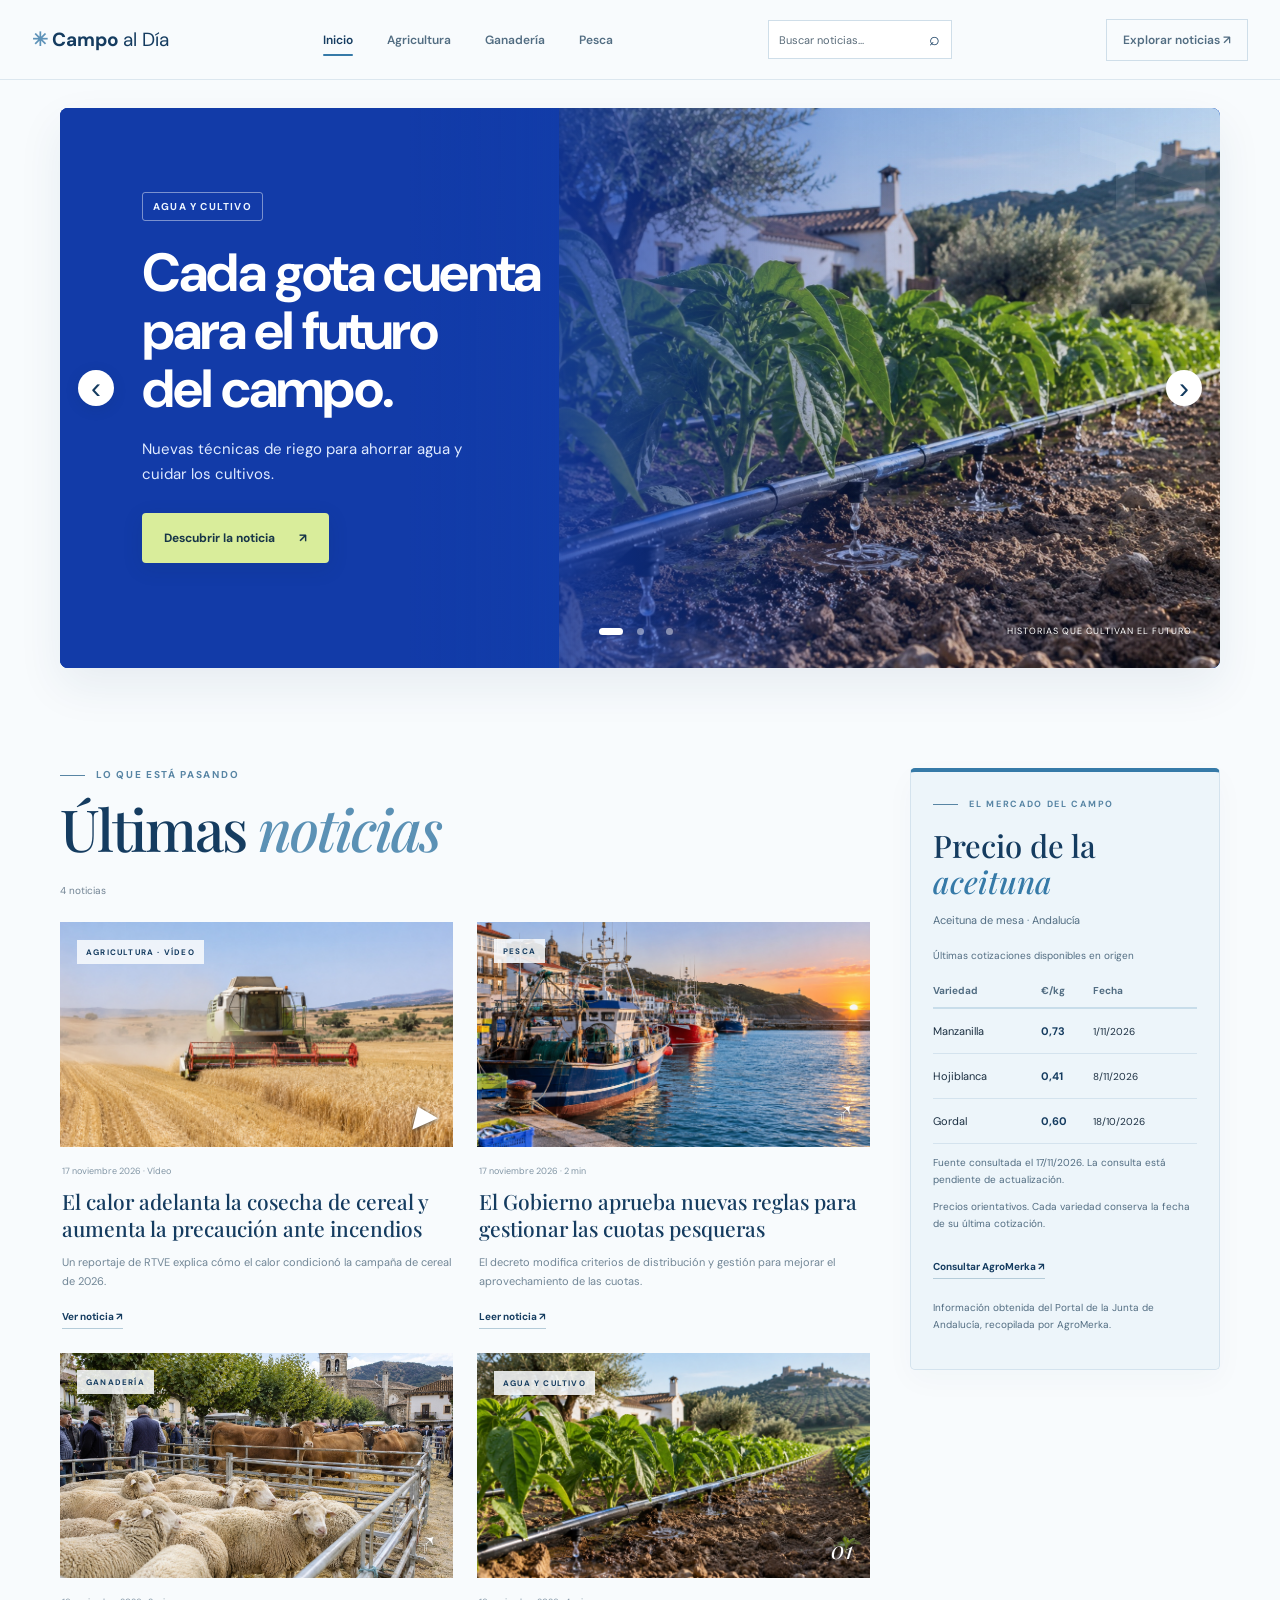
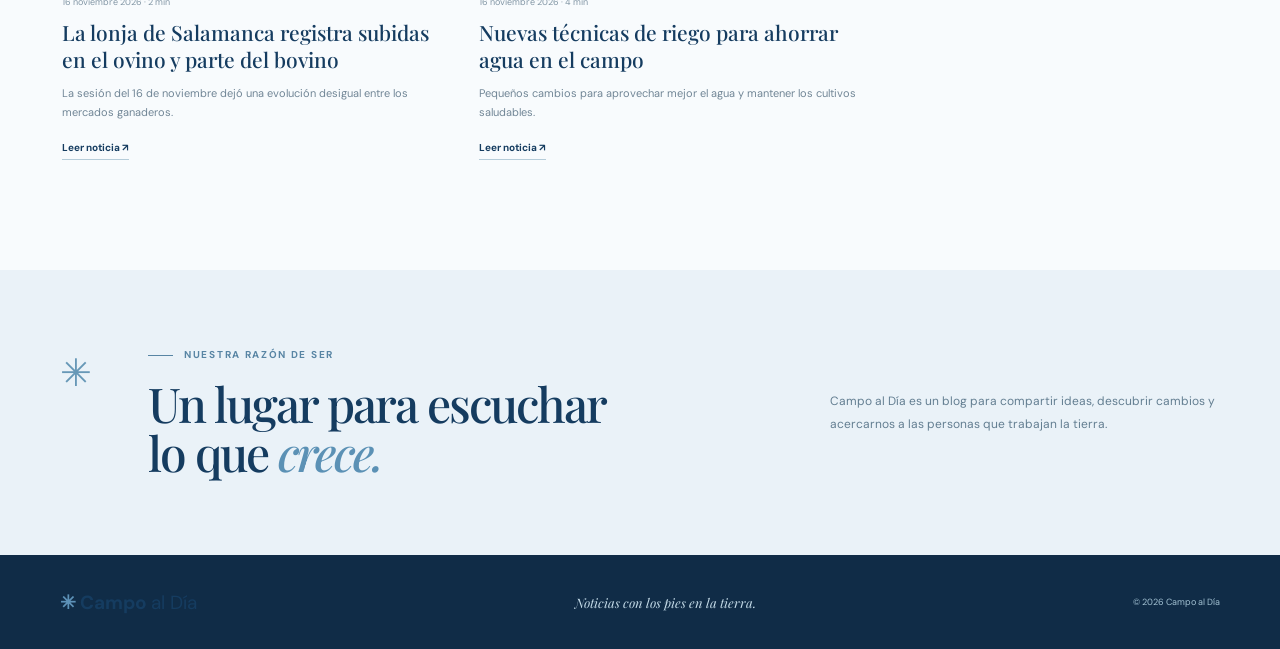
==== commit 35d822ea: "cambio en ultimas noticias a solamente 4 ultimas noticias" ====
--- a/index.html
+++ b/index.html
@@ -42,7 +42,7 @@
     <div class="home-content wrap">
     <section class="news-section" id="ultimas-noticias">
       <div class="section-heading"><div><p class="eyebrow dark">Lo que está pasando</p><h2>Últimas <em>noticias</em></h2></div></div>
-      <p id="search-status" class="search-status" aria-live="polite">8 noticias</p>
+      <p id="search-status" class="search-status" aria-live="polite">4 noticias</p>
       <div class="news-grid">
 <article class="news-card" data-searchable><a class="art video-card" href="noticia-cosecha-calor.html"><span>AGRICULTURA · VÍDEO</span><b>▶</b></a><div class="news-copy"><p class="meta"><time datetime="2026-11-17">17 noviembre 2026</time> · Vídeo</p><h3><a href="noticia-cosecha-calor.html">El calor adelanta la cosecha de cereal y aumenta la precaución ante incendios</a></h3><p>Un reportaje de RTVE explica cómo el calor condicionó la campaña de cereal de 2026.</p><a class="read-more" href="noticia-cosecha-calor.html">Ver noticia ↗</a></div></article>
 <article class="news-card" data-searchable><a class="livestock-card-art art-pesca-cuotas" href="noticia-cuotas-pesqueras.html"><span>PESCA</span><b>↗</b></a><div class="news-copy"><p class="meta"><time datetime="2026-11-17">17 noviembre 2026</time> · 2 min</p><h3><a href="noticia-cuotas-pesqueras.html">El Gobierno aprueba nuevas reglas para gestionar las cuotas pesqueras</a></h3><p>El decreto modifica criterios de distribución y gestión para mejorar el aprovechamiento de las cuotas.</p><a class="read-more" href="noticia-cuotas-pesqueras.html">Leer noticia ↗</a></div></article>
@@ -68,6 +68,6 @@
     <section class="about" id="sobre-el-blog"><div class="wrap about-inner"><span class="about-mark">✳</span><div><p class="eyebrow dark">Nuestra razón de ser</p><h2>Un lugar para escuchar<br>lo que <em>crece.</em></h2></div><p>Campo al Día es un blog para compartir ideas, descubrir cambios y acercarnos a las personas que trabajan la tierra.</p></div></section>
   </main>
   <footer class="site-footer"><a class="brand" href="index.html">✳ Campo <span>al Día</span></a><p>Noticias con los pies en la tierra.</p><small>© 2026 Campo al Día</small></footer>
-  <script src="script.js?v=slider-2" defer></script>
+  <script src="script.js?v=latest-4" defer></script>
 </body>
 </html>
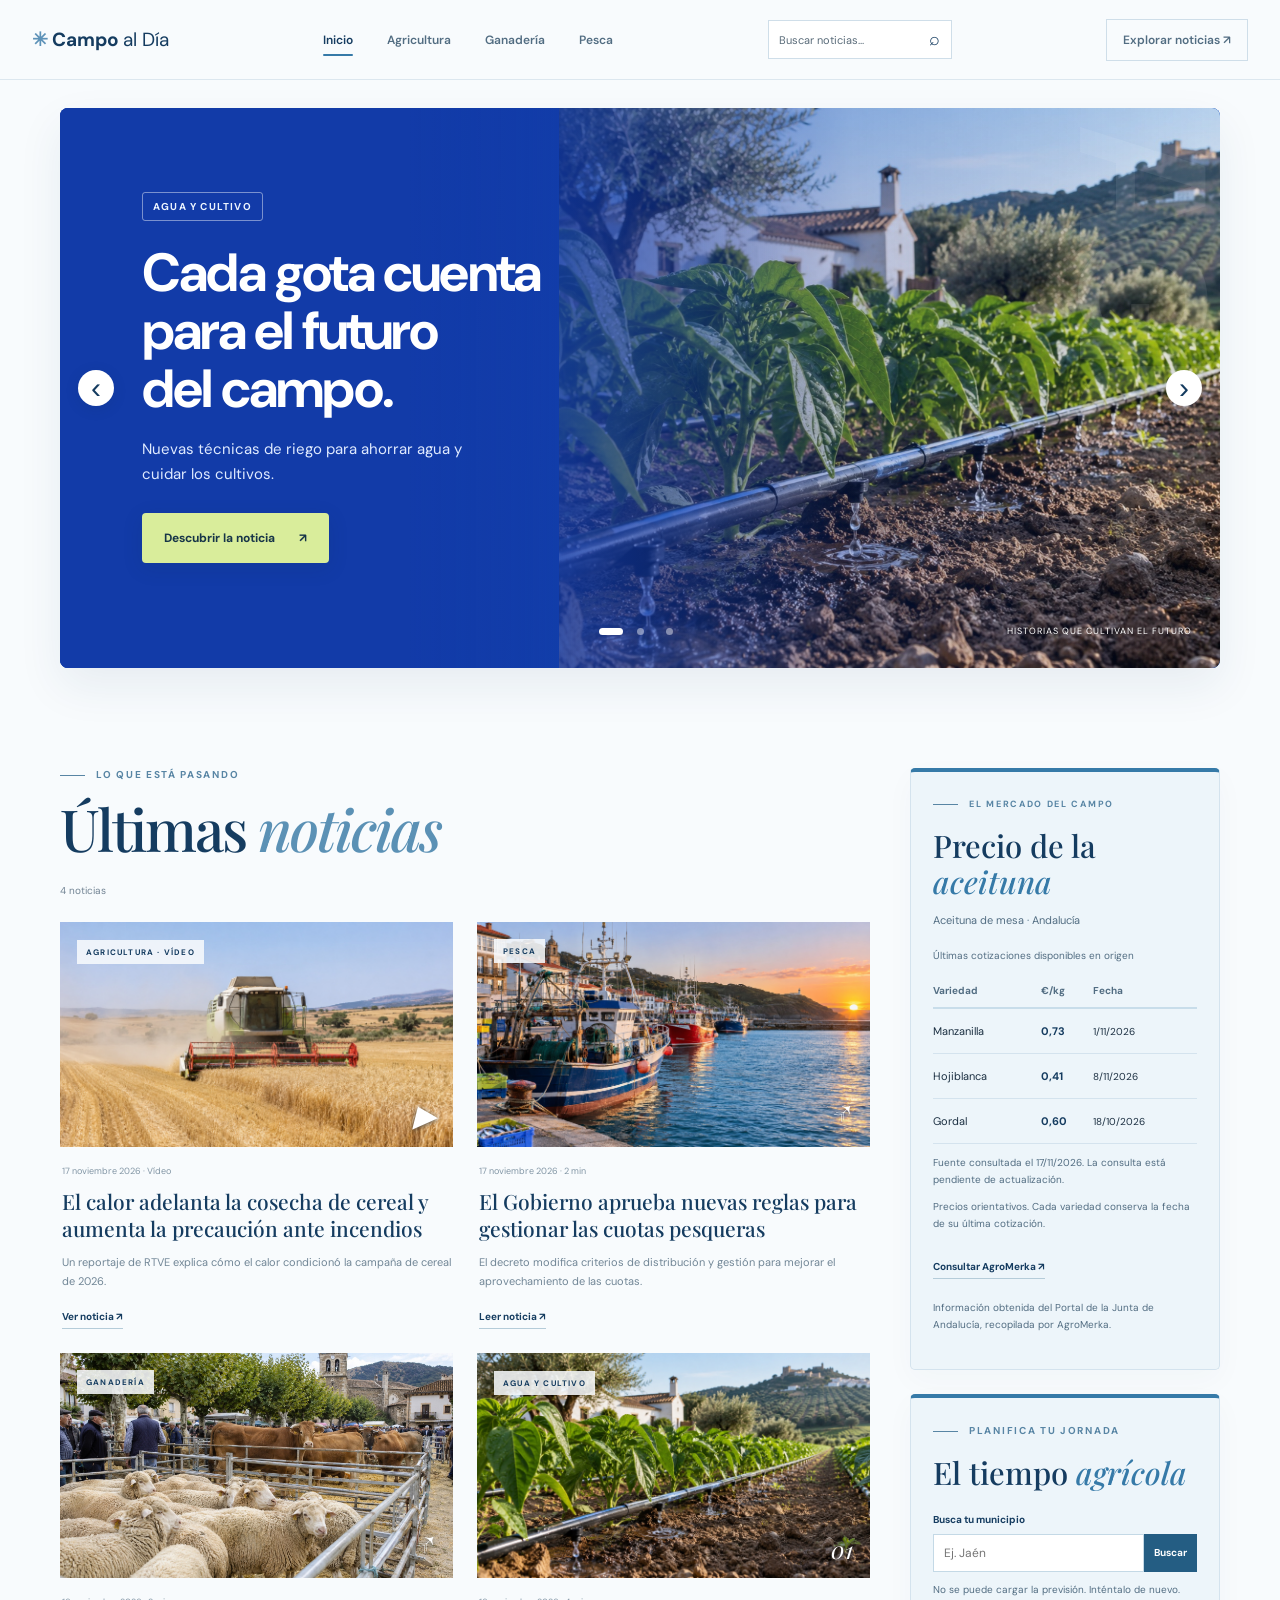
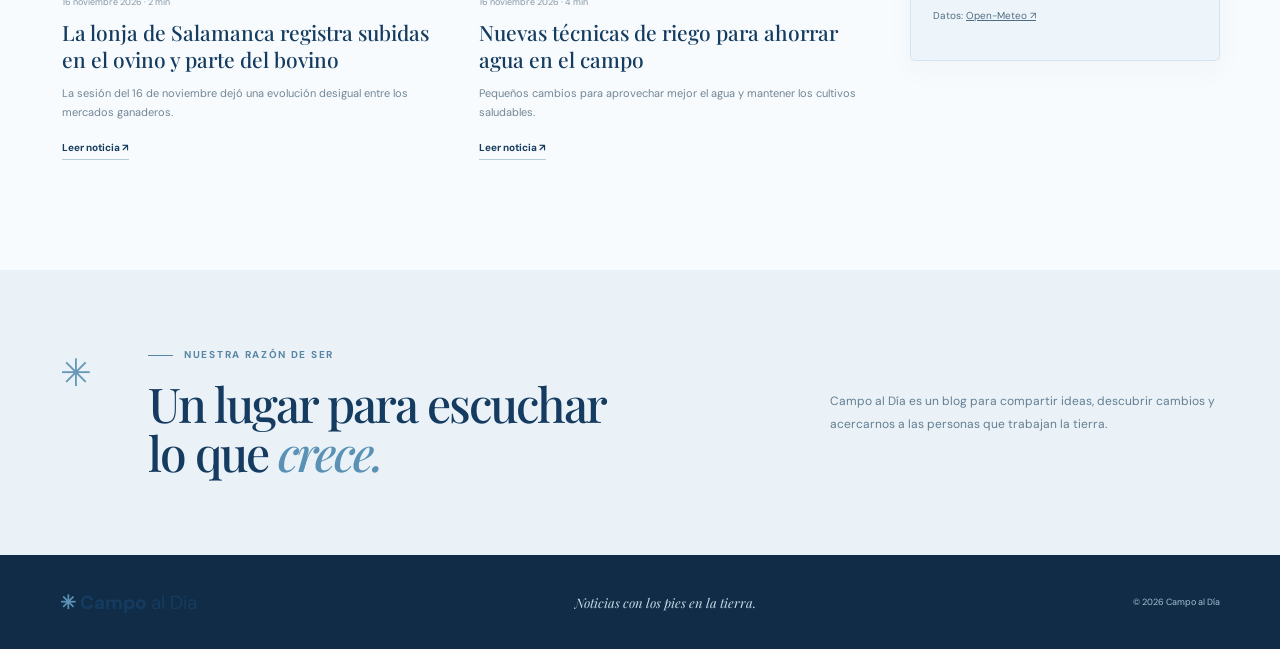
==== commit b513d374: "genero la ficha de temperatura por municipio" ====
--- a/index.html
+++ b/index.html
@@ -5,7 +5,7 @@
   <meta name="viewport" content="width=device-width, initial-scale=1">
   <meta name="description" content="Noticias, ideas y actualidad sobre agricultura.">
   <title>Campo al Día | Noticias de agricultura</title>
-  <link rel="stylesheet" href="styles.css?v=slider-2">
+  <link rel="stylesheet" href="styles.css?v=weather-1">
 </head>
 <body>
   <header class="site-header"><a class="brand" href="index.html">✳ Campo <span>al Día</span></a>
@@ -54,6 +54,7 @@
 <article class="news-card" data-searchable><a class="livestock-card-art art-pesca-mauritania" href="noticia-acuerdo-mauritania.html"><span>PESCA</span><b>↗</b></a><div class="news-copy"><p class="meta"><time datetime="2026-11-06">6 noviembre 2026</time> · 2 min</p><h3><a href="noticia-acuerdo-mauritania.html">Andalucía pide soluciones para la flota ante el fin del protocolo pesquero con Mauritania</a></h3><p>La Junta expresó su preocupación por el impacto que el vencimiento podría tener en la flota andaluza.</p><a class="read-more" href="noticia-acuerdo-mauritania.html">Leer noticia ↗</a></div></article>
       </div>
     </section>
+    <div class="home-sidebar">
     <aside class="olive-prices" aria-labelledby="olive-title">
       <p class="eyebrow dark">El mercado del campo</p>
       <h2 id="olive-title">Precio de la <em>aceituna</em></h2>
@@ -64,10 +65,19 @@
       <a class="read-more" href="https://agromerka.com/observatorio/precio/aceituna-mesa/andalucia/" target="_blank" rel="noopener noreferrer">Consultar AgroMerka ↗</a>
       <p class="olive-credit">Información obtenida del Portal de la Junta de Andalucía, recopilada por AgroMerka.</p>
     </aside>
+    <aside class="weather-card" aria-labelledby="weather-title">
+      <p class="eyebrow dark">Planifica tu jornada</p><h2 id="weather-title">El tiempo <em>agrícola</em></h2>
+      <form id="weather-search"><label for="weather-town">Busca tu municipio</label><div class="weather-search-row"><input id="weather-town" type="search" placeholder="Ej. Jaén" minlength="2" required><button type="submit">Buscar</button></div></form>
+      <label class="weather-choice" for="weather-places" hidden>Selecciona una localidad<select id="weather-places"></select></label>
+      <p class="weather-status" id="weather-status" aria-live="polite">Cargando previsión para Jaén…</p>
+      <div id="weather-content" hidden><div class="weather-current"><div><span id="weather-location"></span><strong id="weather-temp"></strong><small>Temperatura actual</small></div><span aria-hidden="true" class="weather-icon">☼</span></div><dl class="weather-details"><div><dt>Máx. / mín.</dt><dd id="weather-range"></dd></div><div><dt>Lluvia hoy</dt><dd id="weather-rain"></dd></div><div><dt>Viento actual</dt><dd id="weather-wind"></dd></div></dl><details class="weather-forecast"><summary>Ver próximos días</summary><ul id="weather-days"></ul></details><p class="weather-note">Previsión orientativa. Consulta los avisos oficiales antes de planificar tareas sensibles.</p></div>
+      <p class="weather-credit">Datos: <a href="https://open-meteo.com/" target="_blank" rel="noopener noreferrer">Open-Meteo ↗</a></p>
+    </aside>
+    </div>
     </div>
     <section class="about" id="sobre-el-blog"><div class="wrap about-inner"><span class="about-mark">✳</span><div><p class="eyebrow dark">Nuestra razón de ser</p><h2>Un lugar para escuchar<br>lo que <em>crece.</em></h2></div><p>Campo al Día es un blog para compartir ideas, descubrir cambios y acercarnos a las personas que trabajan la tierra.</p></div></section>
   </main>
   <footer class="site-footer"><a class="brand" href="index.html">✳ Campo <span>al Día</span></a><p>Noticias con los pies en la tierra.</p><small>© 2026 Campo al Día</small></footer>
-  <script src="script.js?v=latest-4" defer></script>
+  <script src="script.js?v=weather-1" defer></script>
 </body>
 </html>
--- a/styles.css
+++ b/styles.css
@@ -33,3 +33,6 @@
 
 /* Slider editorial agrícola. */
 .featured-slider{padding:28px 0 0;background:var(--paper)}.slider-stage{position:relative;overflow:hidden;background:#123fb4;border-radius:8px;box-shadow:0 18px 45px #153c6014}.slide{position:relative;isolation:isolate;display:block;min-height:560px;background:linear-gradient(120deg,#1139a3,#1359bd);overflow:hidden}.slide-image{position:absolute;inset:0 0 0 43%;min-height:0;background-size:cover;background-position:center;z-index:-2;animation:slider-pan 7s ease-out both}.slide::after{content:"";position:absolute;inset:0;z-index:-1;background:linear-gradient(90deg,#123ba8 0%,#123ba8 30%,#123ba8e8 40%,#123ba844 68%,#123ba810 100%)}.slide-word{position:absolute;right:-10px;top:18px;z-index:0;font:700 clamp(95px,14vw,180px)/1 var(--sans);letter-spacing:-8px;color:#ffffff15;writing-mode:vertical-rl;pointer-events:none}.slide-copy{position:relative;max-width:60%;min-height:560px;padding:64px 0 85px 82px;justify-content:center;align-items:flex-start}.slide-copy .eyebrow{padding:7px 10px;margin-bottom:23px;border:1px solid #ffffff70;border-radius:3px;color:#edf5ff;font-size:10px;letter-spacing:1.2px}.slide-copy .eyebrow:before{display:none}.slide-copy h2{max-width:480px;margin:0 0 19px;font:700 clamp(34px,4.2vw,54px)/1.08 var(--sans);letter-spacing:-1.8px;text-wrap:balance}.slide-description{max-width:365px;margin:0 0 27px;color:#e0ebff;font-size:15px;line-height:1.65}.slide-copy .button{display:flex;gap:24px;align-items:center;border-radius:4px;background:#d9ed9b;color:#173548;padding:17px 22px;font-size:12px;box-shadow:0 5px 20px #102c4720}.slide-copy .button:hover{background:#e8f7bd;transform:translateY(-2px)}.slider-arrow{position:absolute;top:50%;transform:translateY(-50%);display:grid;place-items:center;width:36px;height:36px;padding:0;border:0;border-radius:50%;background:#fff;color:#153c60;font:30px/1 Arial;cursor:pointer;z-index:2;box-shadow:0 3px 14px #102c4720}.slider-arrow:hover{background:#d9ed9b}.slider-prev{left:18px}.slider-next{right:18px}.slider-controls{position:absolute;bottom:25px;left:0;right:0;margin:0;display:flex;justify-content:center;align-items:center;gap:0;width:100%;z-index:2}.slider-dots{display:flex;gap:5px}.slider-dots button{display:grid;place-items:center;width:24px;height:24px;border:0;padding:0;background:transparent;cursor:pointer}.slider-dots button::after{content:"";width:7px;height:7px;border-radius:50%;background:#ffffff70;transition:width .2s}.slider-dots button[aria-current="true"]::after{width:24px;border-radius:10px;background:#fff}.slider-caption{position:absolute;right:28px;color:#fff;font-size:9px;letter-spacing:1px;text-transform:uppercase}.featured-slider :focus-visible{outline:3px solid #d9ed9b;outline-offset:5px}@keyframes slider-pan{from{transform:scale(1.06)}to{transform:scale(1)}}@media(max-width:850px){.slide-copy{max-width:72%;padding-left:64px}.slider-caption{display:none}.slide-image{left:35%}.slide::after{background:linear-gradient(90deg,#123ba8 5%,#123ba8e8 35%,#123ba870 70%,#123ba820)}}@media(max-width:560px){.featured-slider{padding-top:18px}.slider-stage{width:calc(100% - 24px)}.slide{min-height:650px}.slide-image{inset:0 0 30% 0;background-position:65% center}.slide::after{background:linear-gradient(0deg,#123ba8 5%,#123ba8 30%,#123ba8e0 48%,#123ba820 90%)}.slide-copy{min-height:650px;max-width:100%;padding:230px 38px 65px;justify-content:flex-end}.slide-copy h2{font-size:35px;letter-spacing:-1px}.slide-copy .eyebrow{margin-bottom:15px}.slide-description{font-size:13px}.slider-prev{left:9px}.slider-next{right:9px}.slider-arrow{width:27px;height:27px;font-size:24px}.slide-word{font-size:100px;top:12px}.slide-copy .button{padding:14px 17px}.slider-controls{bottom:16px}}@media(prefers-reduced-motion:reduce){.slide-image{animation:none}.slider-dots button::after{transition:none}}
+
+.home-sidebar{margin:100px 0 70px}.home-sidebar .olive-prices{margin:0 0 24px}.weather-card{padding:26px 22px;background:#edf5fa;border:1px solid #d4e3ee;border-top:4px solid #367aa8;border-radius:5px;color:#153c60;box-shadow:0 10px 30px #153c6008}.weather-card h2{font:500 31px/1.15 var(--serif);margin:0 0 22px}.weather-card h2 em{color:#367aa8}.weather-card label{display:block;font-size:10px;font-weight:700;margin-bottom:8px}.weather-search-row{display:flex}.weather-search-row input{width:100%;min-width:0;border:1px solid #c4d9e6;padding:10px;color:#173c60;background:white;font:12px var(--sans)}.weather-search-row button{border:0;padding:10px;background:#245d83;color:white;font:700 10px var(--sans);cursor:pointer}.weather-choice{margin:15px 0}.weather-choice select{display:block;width:100%;margin-top:8px;padding:8px;color:#173c60;background:white;border:1px solid #c4d9e6}.weather-status,.weather-note,.weather-credit{font-size:10px;color:#526d82;line-height:1.6}.weather-current{display:flex;justify-content:space-between;align-items:center;border-bottom:1px solid #c8ddea;padding:10px 0 16px}.weather-current span:not(.weather-icon){display:block;font-size:12px;font-weight:700}.weather-current strong{display:block;font:500 48px/1.1 var(--serif);margin-top:8px}.weather-current small{font-size:10px;color:#526d82}.weather-icon{font-size:45px;color:#d1a848}.weather-details{margin:0}.weather-details div{display:flex;justify-content:space-between;gap:10px;border-bottom:1px solid #d4e3ee;padding:12px 0;font-size:11px}.weather-details dt{color:#526d82}.weather-details dd{margin:0;font-weight:700}.weather-forecast{margin:17px 0;font-size:11px}.weather-forecast summary{font-weight:700;cursor:pointer}.weather-forecast ul{padding:0;list-style:none}.weather-forecast li{display:flex;justify-content:space-between;gap:8px;padding:8px 0;border-bottom:1px solid #d4e3ee}.weather-credit a{text-decoration:underline}@media(max-width:700px){.home-sidebar{margin:0 0 60px}.home-sidebar .olive-prices{margin:0 0 24px}}
+.weather-choice[hidden]{display:none}
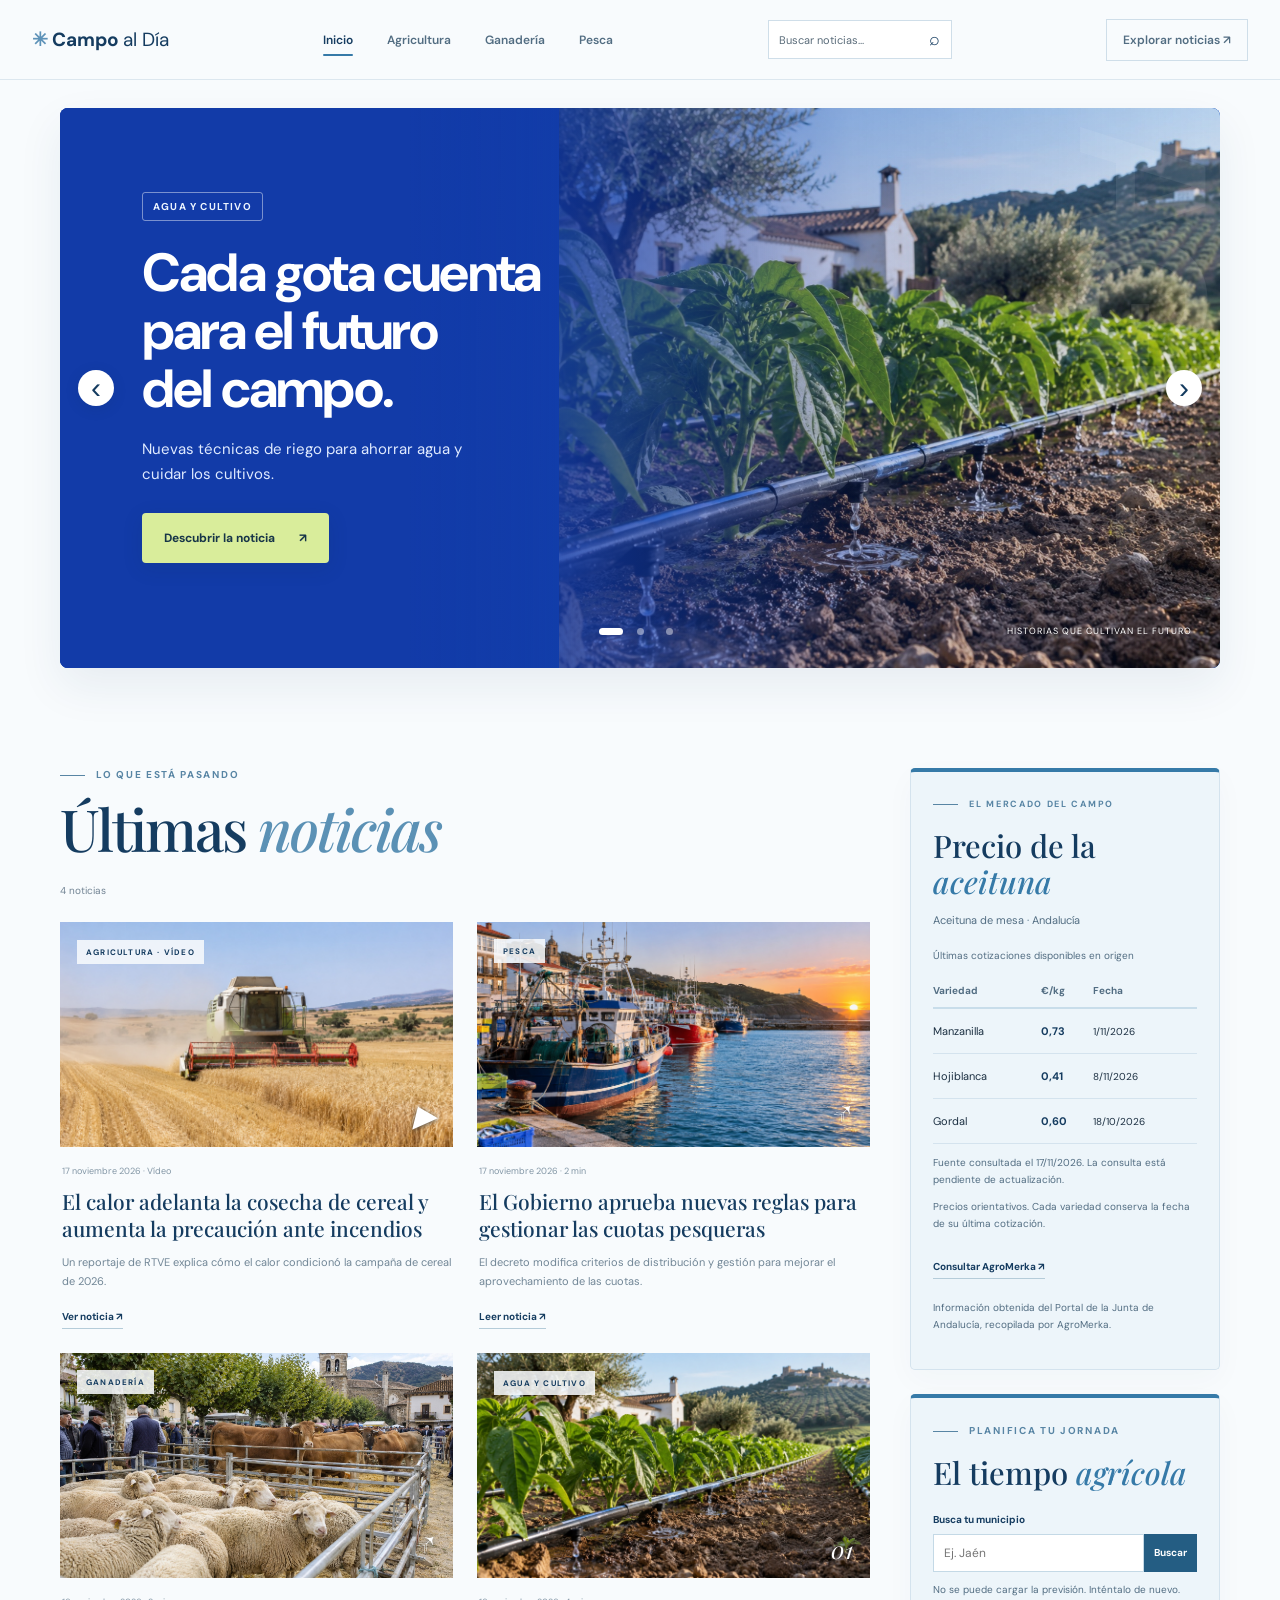
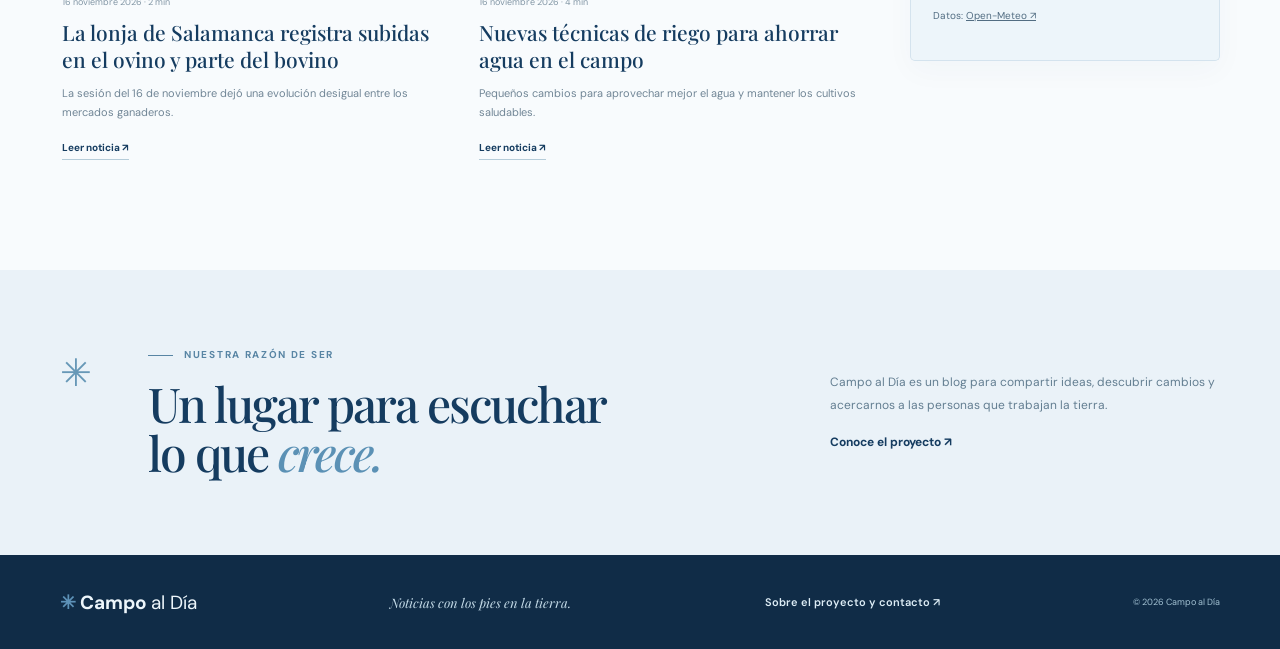
==== commit c0c6fda5: "creacion de la pagina sobre el proyecto y contacto" ====
--- a/index.html
+++ b/index.html
@@ -75,9 +75,9 @@
     </aside>
     </div>
     </div>
-    <section class="about" id="sobre-el-blog"><div class="wrap about-inner"><span class="about-mark">✳</span><div><p class="eyebrow dark">Nuestra razón de ser</p><h2>Un lugar para escuchar<br>lo que <em>crece.</em></h2></div><p>Campo al Día es un blog para compartir ideas, descubrir cambios y acercarnos a las personas que trabajan la tierra.</p></div></section>
+    <section class="about" id="sobre-el-blog"><div class="wrap about-inner"><span class="about-mark">✳</span><div><p class="eyebrow dark">Nuestra razón de ser</p><h2>Un lugar para escuchar<br>lo que <em>crece.</em></h2></div><p>Campo al Día es un blog para compartir ideas, descubrir cambios y acercarnos a las personas que trabajan la tierra. <a class="about-link" href="sobre-el-proyecto.html">Conoce el proyecto ↗</a></p></div></section>
   </main>
-  <footer class="site-footer"><a class="brand" href="index.html">✳ Campo <span>al Día</span></a><p>Noticias con los pies en la tierra.</p><small>© 2026 Campo al Día</small></footer>
+  <footer class="site-footer"><a class="brand" href="index.html">✳ Campo <span>al Día</span></a><p>Noticias con los pies en la tierra.</p><a class="footer-about" href="sobre-el-proyecto.html">Sobre el proyecto y contacto ↗</a><small>© 2026 Campo al Día</small></footer>
   <script src="script.js?v=weather-1" defer></script>
 </body>
 </html>
--- a/styles.css
+++ b/styles.css
@@ -36,3 +36,5 @@
 
 .home-sidebar{margin:100px 0 70px}.home-sidebar .olive-prices{margin:0 0 24px}.weather-card{padding:26px 22px;background:#edf5fa;border:1px solid #d4e3ee;border-top:4px solid #367aa8;border-radius:5px;color:#153c60;box-shadow:0 10px 30px #153c6008}.weather-card h2{font:500 31px/1.15 var(--serif);margin:0 0 22px}.weather-card h2 em{color:#367aa8}.weather-card label{display:block;font-size:10px;font-weight:700;margin-bottom:8px}.weather-search-row{display:flex}.weather-search-row input{width:100%;min-width:0;border:1px solid #c4d9e6;padding:10px;color:#173c60;background:white;font:12px var(--sans)}.weather-search-row button{border:0;padding:10px;background:#245d83;color:white;font:700 10px var(--sans);cursor:pointer}.weather-choice{margin:15px 0}.weather-choice select{display:block;width:100%;margin-top:8px;padding:8px;color:#173c60;background:white;border:1px solid #c4d9e6}.weather-status,.weather-note,.weather-credit{font-size:10px;color:#526d82;line-height:1.6}.weather-current{display:flex;justify-content:space-between;align-items:center;border-bottom:1px solid #c8ddea;padding:10px 0 16px}.weather-current span:not(.weather-icon){display:block;font-size:12px;font-weight:700}.weather-current strong{display:block;font:500 48px/1.1 var(--serif);margin-top:8px}.weather-current small{font-size:10px;color:#526d82}.weather-icon{font-size:45px;color:#d1a848}.weather-details{margin:0}.weather-details div{display:flex;justify-content:space-between;gap:10px;border-bottom:1px solid #d4e3ee;padding:12px 0;font-size:11px}.weather-details dt{color:#526d82}.weather-details dd{margin:0;font-weight:700}.weather-forecast{margin:17px 0;font-size:11px}.weather-forecast summary{font-weight:700;cursor:pointer}.weather-forecast ul{padding:0;list-style:none}.weather-forecast li{display:flex;justify-content:space-between;gap:8px;padding:8px 0;border-bottom:1px solid #d4e3ee}.weather-credit a{text-decoration:underline}@media(max-width:700px){.home-sidebar{margin:0 0 60px}.home-sidebar .olive-prices{margin:0 0 24px}}
 .weather-choice[hidden]{display:none}
+
+.footer-about{font-size:11px;color:#dcecf5;font-weight:600}.footer-about:hover,.about-link:hover{text-decoration:underline}.about-link{display:block;margin-top:14px;color:var(--green);font-weight:700}.article-author{font-size:12px;color:#526d82;margin:16px 0 0}.article-author a{color:var(--green);font-weight:700;text-decoration:underline;text-underline-offset:3px}.project-hero{padding:90px 0;background:linear-gradient(120deg,#123ba8,#397eb0);color:white}.project-hero h1{font:500 clamp(42px,6vw,68px)/1.1 var(--serif);letter-spacing:-1px;margin:0}.project-hero h1 em{color:#c2e4f5}.project-hero>div>p:last-child{margin:22px 0 0;color:#e0eef7;font-size:14px;line-height:1.7}.project-content{display:grid;grid-template-columns:minmax(0,2fr) minmax(240px,1fr);gap:40px;padding:85px 0}.project-content h2{font:500 clamp(29px,3vw,42px)/1.2 var(--serif);color:var(--green);margin:0 0 20px}.project-content article>p:not(.eyebrow),.project-author p:not(.eyebrow),.contact-card p:not(.eyebrow){color:#536c7e;font-size:14px;line-height:1.85}.project-author,.contact-card{background:var(--cream);padding:30px;border:1px solid #d4e3ee;border-radius:5px}.project-author h2{font-size:27px;margin-top:18px}.author-avatar{width:58px;height:58px;border-radius:50%;display:grid;place-items:center;background:#245d83;color:white;font-weight:700}.contact-card{grid-column:1/-1}.contact-card h2{margin-bottom:12px}.contact-pending{margin-bottom:0}.site-footer .brand{color:#edf6fb}@media(max-width:700px){.project-hero{padding:65px 0}.project-content{grid-template-columns:1fr;gap:24px;padding:60px 0}.contact-card{grid-column:auto}}
